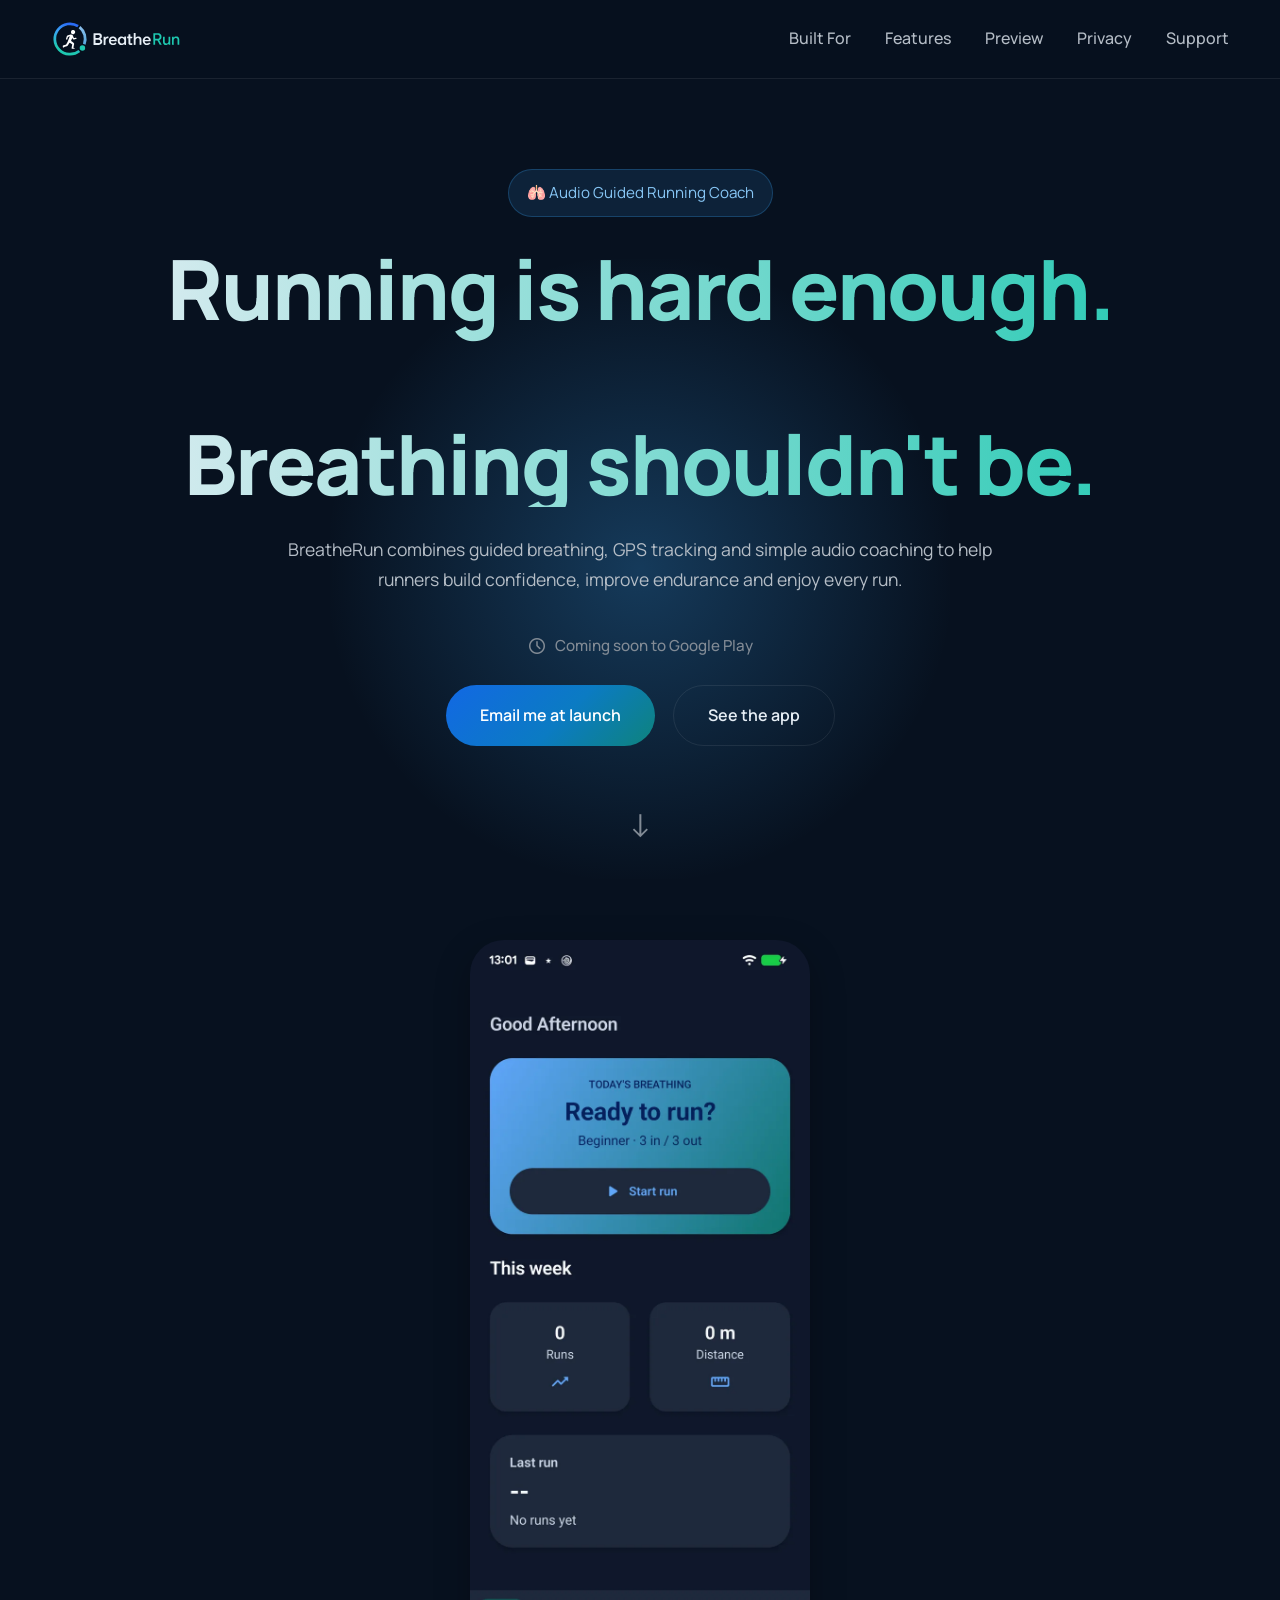
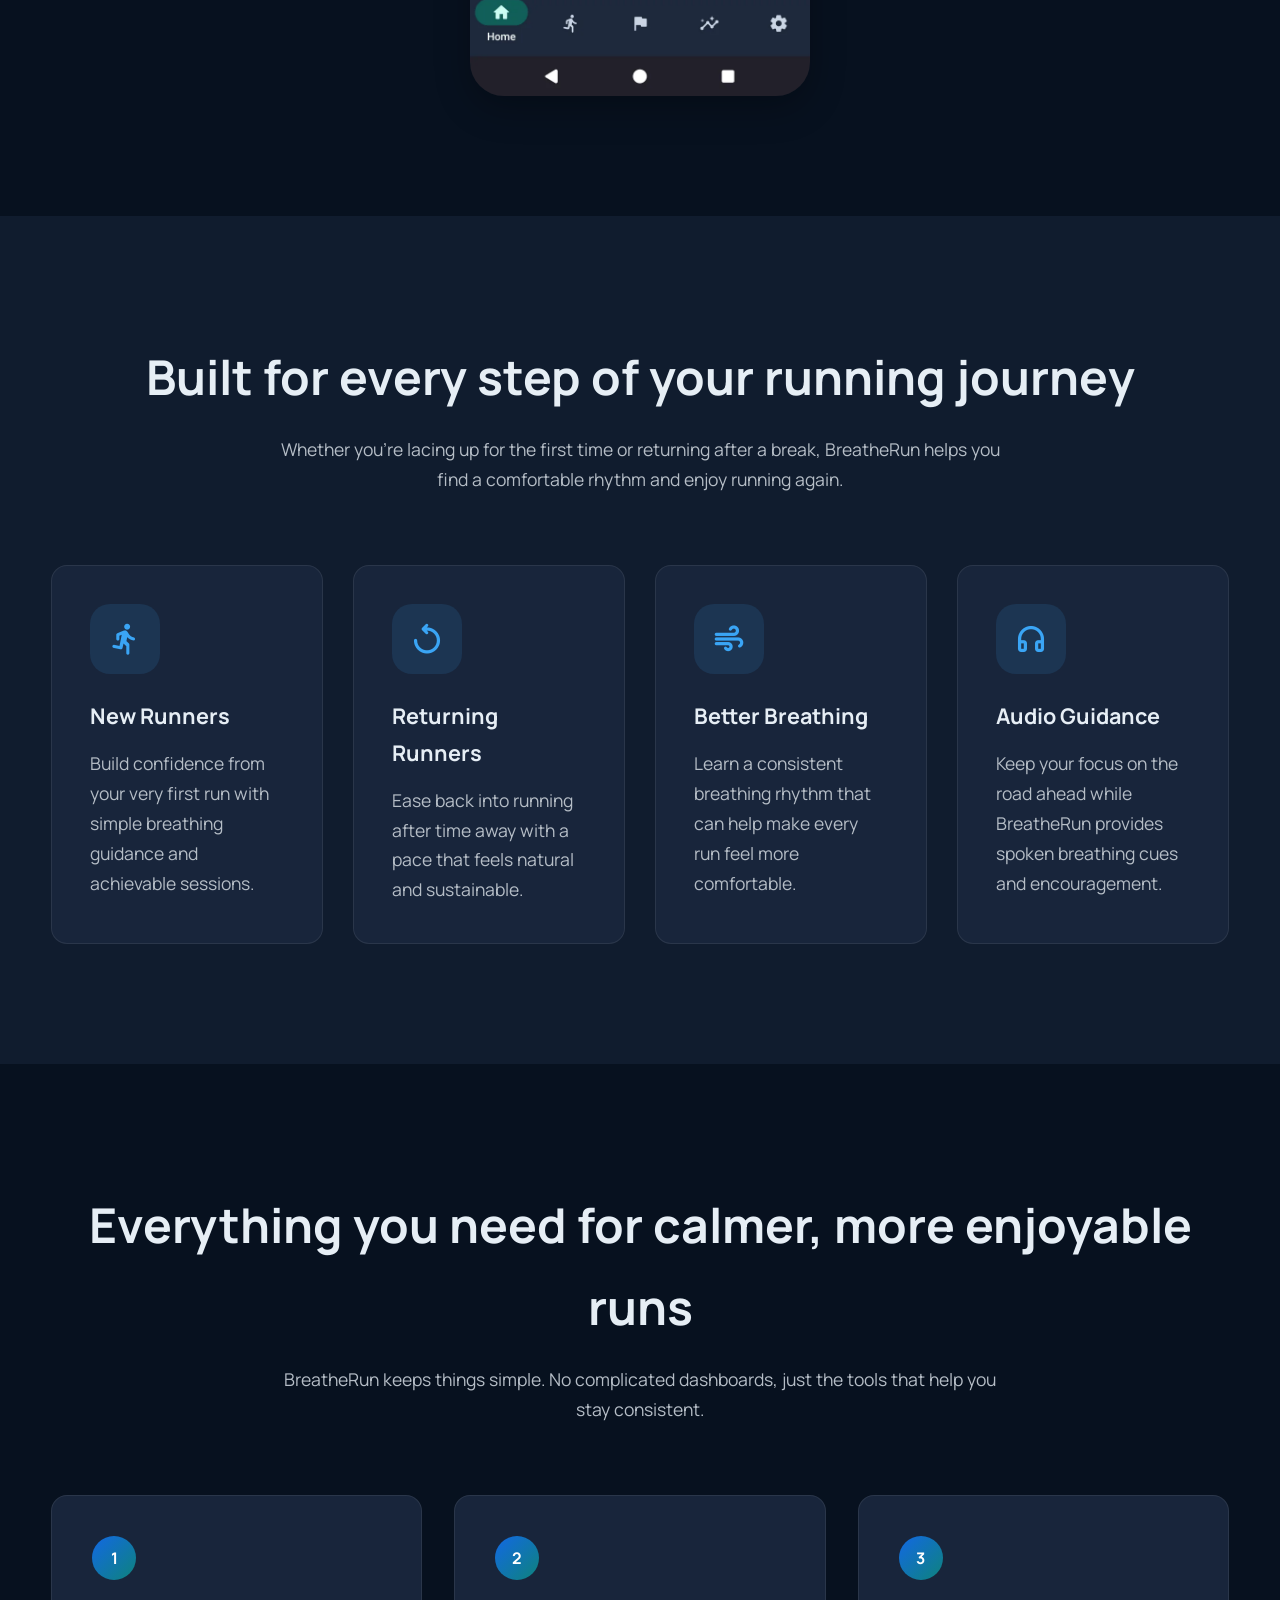
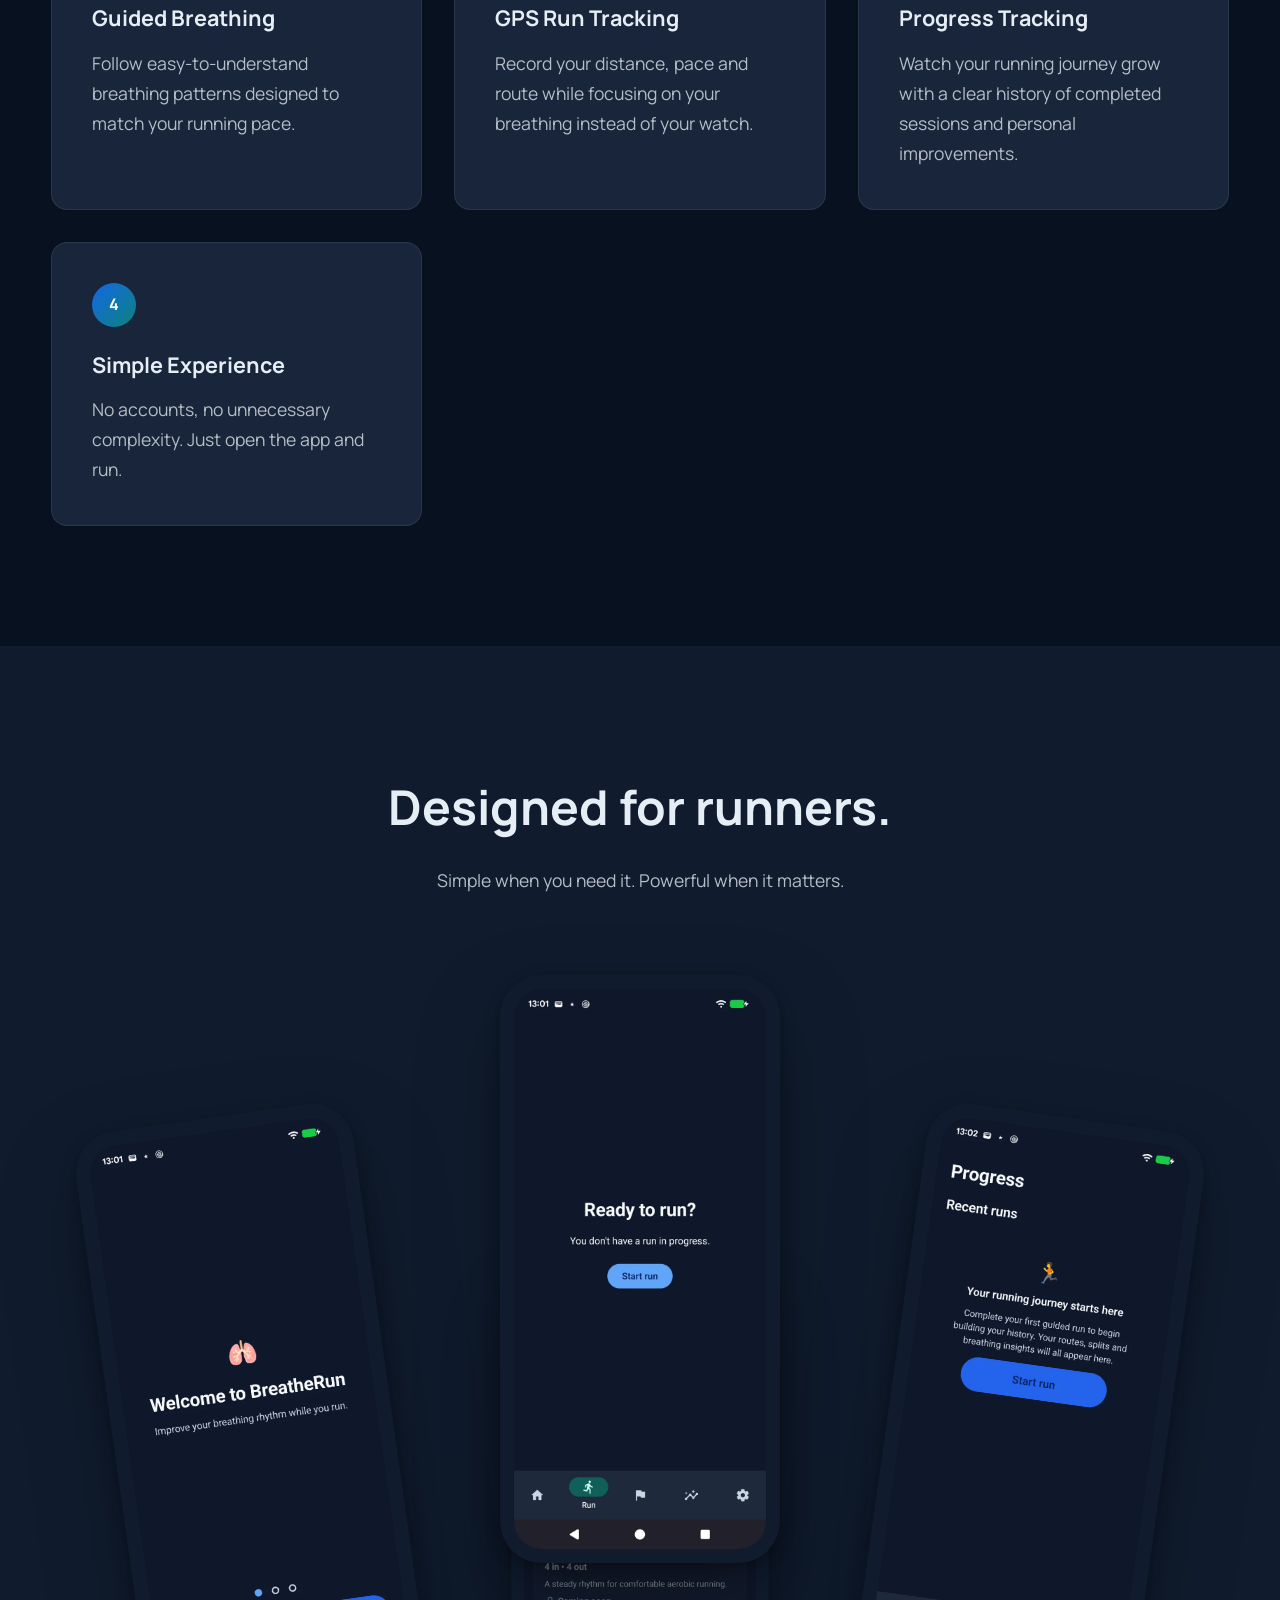
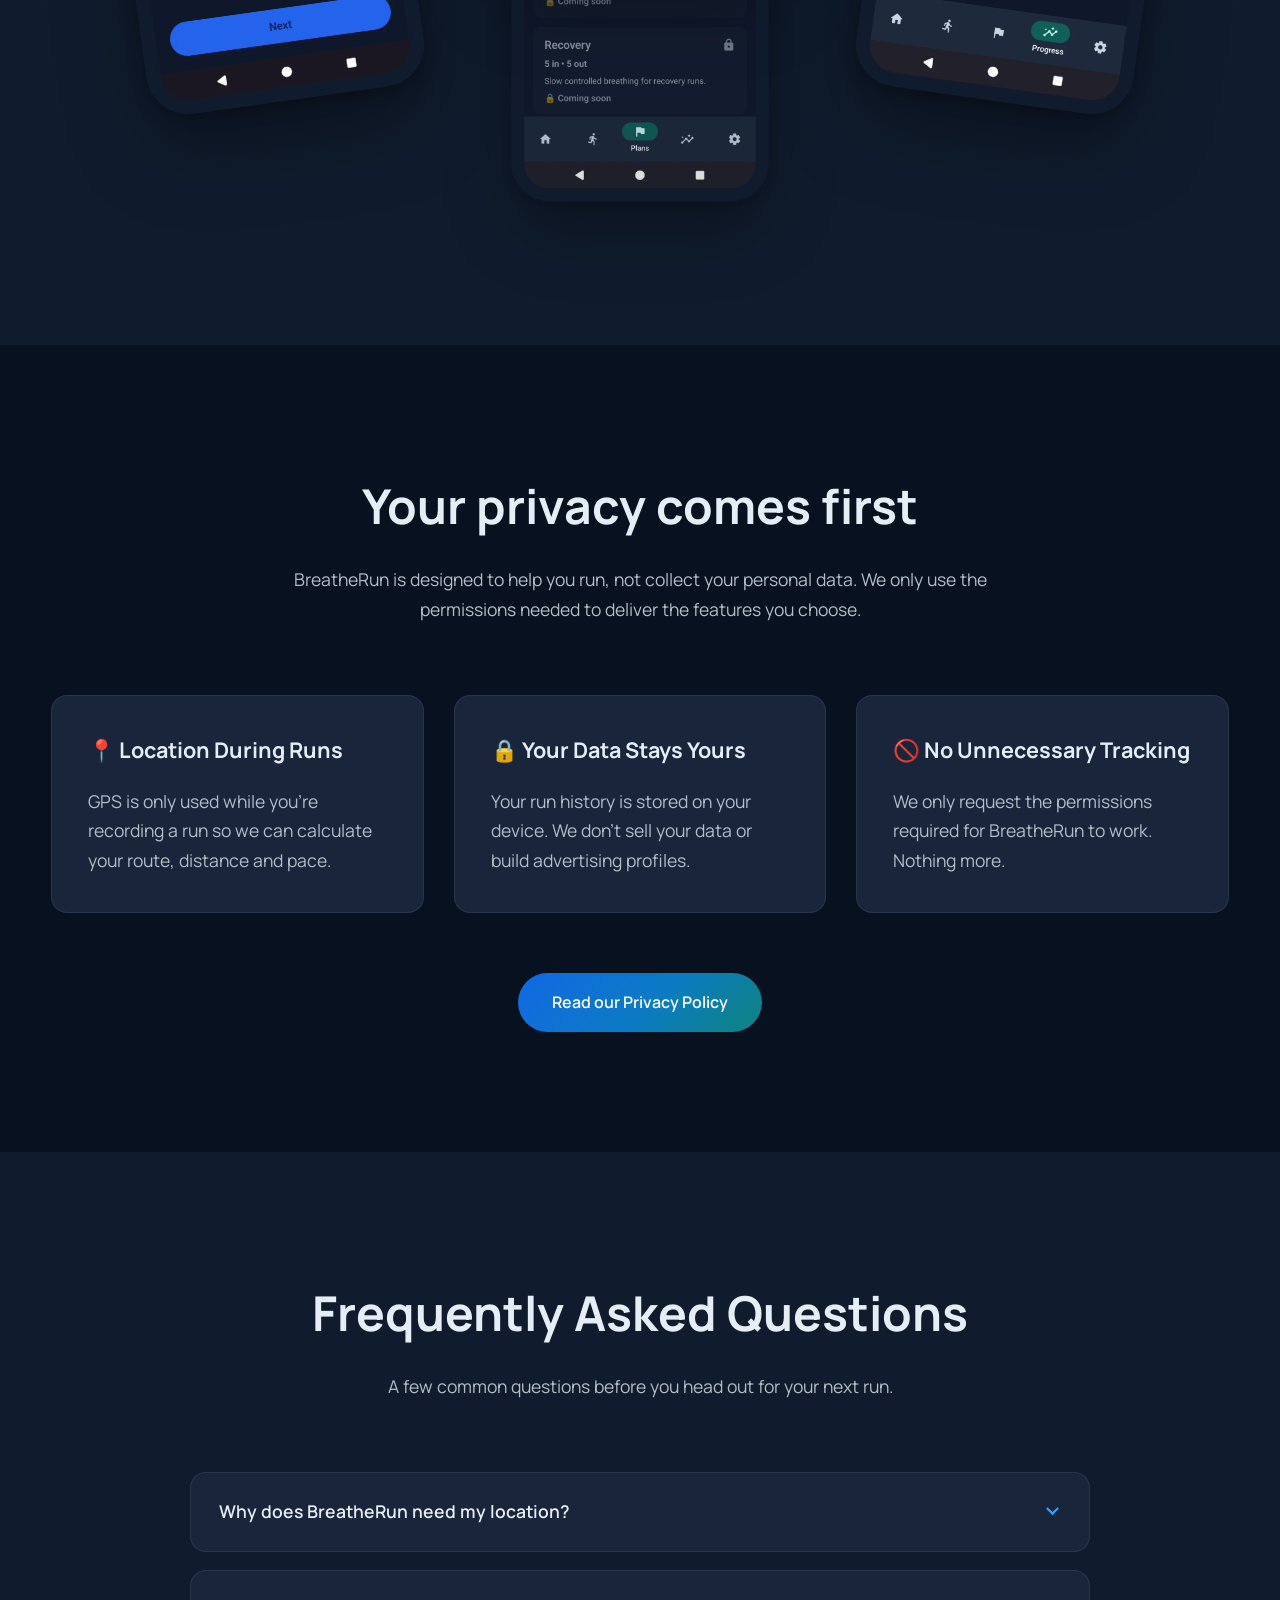
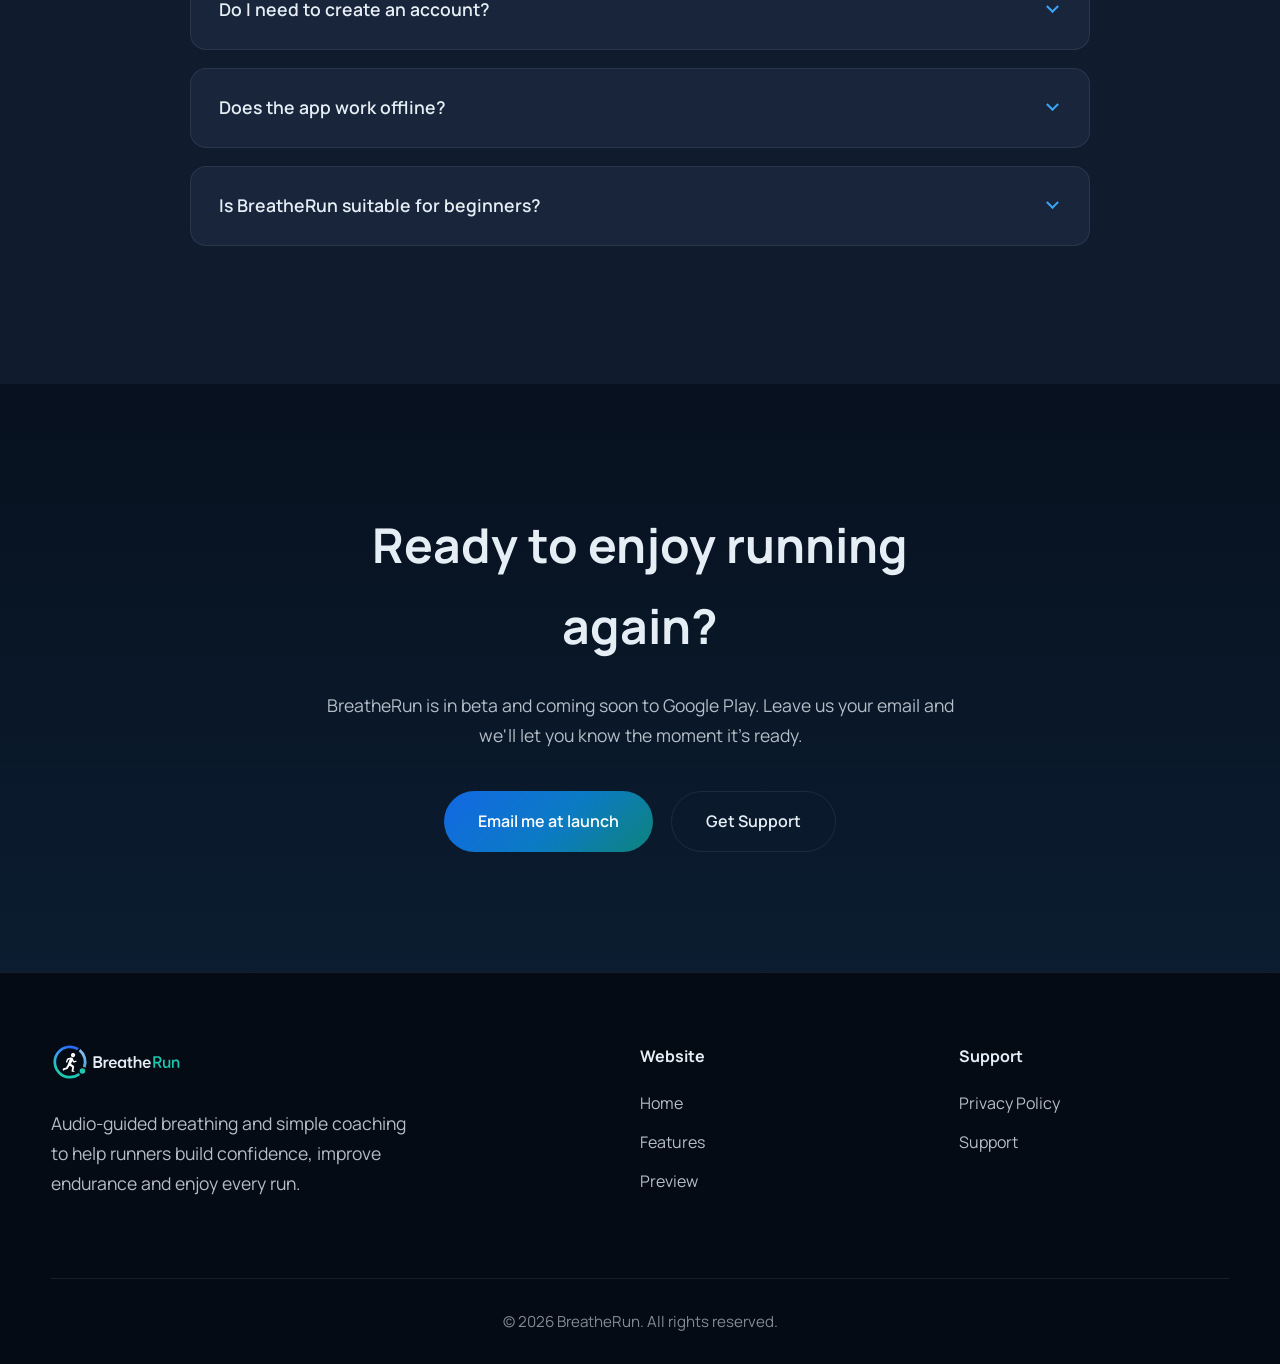
==== index.html @ f859c3a2 "App version updated" ====
<!DOCTYPE html>
<html lang="en" data-theme="ocean">

<head>

    <meta charset="UTF-8">
    <meta name="viewport" content="width=device-width, initial-scale=1">

    <!-- Marks the document as scripted before first paint. Every
         hidden-until-revealed rule in style.css is scoped to .js,
         so with JavaScript off the page renders in full. -->

    <script>document.documentElement.classList.add("js");</script>

    <title>BreatheRun | Audio-Guided Breathing for Better Running</title>

    <meta name="description"
        content="BreatheRun helps runners build confidence through guided breathing, GPS tracking and simple audio coaching.">

    <meta name="keywords"
        content="running app, breathing app, couch to 5k, running coach, breathing exercises">

    <meta name="author" content="BreatheRun">

    <meta name="theme-color" content="#07111F">

    <link rel="canonical" href="https://breatherun.com/">

    <!-- Open Graph -->

    <meta property="og:site_name" content="BreatheRun">

    <meta property="og:title" content="BreatheRun">

    <meta property="og:description"
        content="Audio-guided breathing for better running.">

    <meta property="og:type" content="website">

    <meta property="og:url" content="https://breatherun.com/">

    <meta property="og:image"
        content="https://breatherun.com/images/social-preview.png">

    <meta property="og:image:width" content="1200">

    <meta property="og:image:height" content="630">

    <meta property="og:image:alt"
        content="The BreatheRun breath-ring mark beside the BreatheRun wordmark.">

    <!-- Twitter -->

    <meta name="twitter:card" content="summary_large_image">

    <meta name="twitter:title" content="BreatheRun">

    <meta name="twitter:description"
        content="Audio-guided breathing for better running.">

    <meta name="twitter:image"
        content="https://breatherun.com/images/social-preview.png">

    <!-- Icons -->

    <link rel="icon" href="favicon/favicon.ico" sizes="any">

    <link rel="icon" type="image/svg+xml" href="favicon/favicon.svg">

    <link rel="icon" type="image/png" sizes="32x32"
        href="favicon/favicon-32x32.png">

    <link rel="icon" type="image/png" sizes="16x16"
        href="favicon/favicon-16x16.png">

    <link rel="apple-touch-icon" sizes="180x180"
        href="favicon/apple-touch-icon.png">

    <link rel="manifest" href="site.webmanifest">

    <!-- Fonts -->

    <link rel="preconnect" href="https://fonts.googleapis.com">

    <link rel="preconnect" href="https://fonts.gstatic.com" crossorigin>

    <link rel="stylesheet"
        href="https://fonts.googleapis.com/css2?family=Manrope:wght@400;500;600;700;800&display=swap">

    <link rel="stylesheet"
        href="https://fonts.googleapis.com/css2?family=Material+Symbols+Rounded:opsz,wght,FILL,GRAD@24,500,0,0">

    <link rel="stylesheet" href="themes.css">
    <link rel="stylesheet" href="style.css">

    <!-- Structured data -->

    <script type="application/ld+json">
    {
        "@context": "https://schema.org",
        "@type": "SoftwareApplication",
        "name": "BreatheRun",
        "applicationCategory": "HealthApplication",
        "applicationSubCategory": "Running",
        "operatingSystem": "Android",
        "description": "BreatheRun combines guided breathing, GPS tracking and simple audio coaching to help runners build confidence, improve endurance and enjoy every run.",
        "url": "https://breatherun.com/",
        "image": "https://breatherun.com/images/social-preview.png",
        "softwareVersion": "1.0.2-beta",
        "releaseNotes": "Currently in beta. Coming soon to Google Play.",
        "offers": {
            "@type": "Offer",
            "price": "0",
            "priceCurrency": "GBP",
            "availability": "https://schema.org/PreOrder"
        },
        "publisher": {
            "@type": "Organization",
            "name": "BreatheRun",
            "url": "https://breatherun.com/",
            "logo": "https://breatherun.com/images/brand/logo-horizontal.svg"
        }
    }
    </script>

    <script type="application/ld+json">
    {
        "@context": "https://schema.org",
        "@type": "FAQPage",
        "mainEntity": [
            {
                "@type": "Question",
                "name": "Why does BreatheRun need my location?",
                "acceptedAnswer": {
                    "@type": "Answer",
                    "text": "Location is used only while recording a run so the app can measure your route, distance and pace."
                }
            },
            {
                "@type": "Question",
                "name": "Do I need to create an account?",
                "acceptedAnswer": {
                    "@type": "Answer",
                    "text": "No. BreatheRun is designed to work without requiring you to sign up before you can start running."
                }
            },
            {
                "@type": "Question",
                "name": "Does the app work offline?",
                "acceptedAnswer": {
                    "@type": "Answer",
                    "text": "Most running features work without an internet connection. GPS tracking continues while you're out on your run."
                }
            },
            {
                "@type": "Question",
                "name": "Is BreatheRun suitable for beginners?",
                "acceptedAnswer": {
                    "@type": "Answer",
                    "text": "Absolutely. BreatheRun has been designed specifically to help new and returning runners build confidence through guided breathing and simple coaching."
                }
            }
        ]
    }
    </script>

</head>

<body>

<a href="#main" class="skip-link">Skip to content</a>

<header>

<div class="container">

<nav>

<a href="index.html" class="logo">

<img src="images/brand/logo-horizontal.svg"
     width="133" height="38"
     alt="BreatheRun">

</a>

<button class="nav-toggle"
        type="button"
        aria-expanded="false"
        aria-controls="primary-nav"
        aria-label="Menu">

<span class="material-symbols-rounded" aria-hidden="true">menu</span>

</button>

<ul id="primary-nav">

<li><a href="#built-for">Built For</a></li>

<li><a href="#features">Features</a></li>

<li><a href="#preview">Preview</a></li>

<li><a href="privacy.html">Privacy</a></li>

<li><a href="support.html">Support</a></li>

</ul>

</nav>

</div>

</header>

<main id="main" tabindex="-1">

<!-- ==========================================================
     HERO
=========================================================== -->

<section class="hero reveal">

<div class="container">

<div class="badge">

🫁 Audio Guided Running Coach

</div>

<h1>

Running is hard enough.<br>
<br>
Breathing shouldn't be.

</h1>

<p>

BreatheRun combines guided breathing, GPS tracking and
simple audio coaching to help runners build confidence,
improve endurance and enjoy every run.

</p>

<p class="availability">

<span class="material-symbols-rounded" aria-hidden="true">schedule</span>
Coming soon to Google Play

</p>

<div class="buttons">

<a href="mailto:support@breatherun.com?subject=Notify%20me%20when%20BreatheRun%20launches"
   class="btn btn-primary">

Email me at launch

</a>

<a href="#preview" class="btn btn-secondary">

See the app

</a>

</div>

<div class="scroll-down" aria-hidden="true">

↓

</div>

<div class="hero-phone">

<picture>

<source srcset="images/home.webp" type="image/webp">

<img src="images/home.png"
     width="720" height="1600"
     fetchpriority="high"
     decoding="async"
     alt="The BreatheRun home screen, showing today's breathing session and this week's running totals.">

</picture>

</div>

</div>

</section>

<!-- ==========================================================
     BUILT FOR
=========================================================== -->

<section id="built-for" class="built-for reveal">

    <div class="container">

        <h2 class="section-title">
            Built for every step of your running journey
        </h2>

        <p class="section-subtitle">
            Whether you're lacing up for the first time or returning after a break,
            BreatheRun helps you find a comfortable rhythm and enjoy running again.
        </p>

        <div class="built-grid">

            <article class="built-card fade-up">

                <div class="built-icon">
                    <span class="material-symbols-rounded" aria-hidden="true">
                    directions_run
                    </span>
                </div>

                <h3>New Runners</h3>

                <p>
                    Build confidence from your very first run with simple breathing guidance
                    and achievable sessions.
                </p>

            </article>

            <article class="built-card fade-up delay-1">

                <div class="built-icon">
                    <span class="material-symbols-rounded" aria-hidden="true">
                    replay
                    </span>
                </div>

                <h3>Returning Runners</h3>

                <p>
                    Ease back into running after time away with a pace that feels natural
                    and sustainable.
                </p>

            </article>

            <article class="built-card fade-up delay-2">

                <div class="built-icon">
                    <span class="material-symbols-rounded" aria-hidden="true">
                    air
                    </span>
                </div>

                <h3>Better Breathing</h3>

                <p>
                    Learn a consistent breathing rhythm that can help make every run feel
                    more comfortable.
                </p>

            </article>

            <article class="built-card fade-up delay-3">

                <div class="built-icon">
                    <span class="material-symbols-rounded" aria-hidden="true">
                    headphones
                    </span>
                </div>

                <h3>Audio Guidance</h3>

                <p>
                    Keep your focus on the road ahead while BreatheRun provides spoken
                    breathing cues and encouragement.
                </p>

            </article>

        </div>

    </div>

</section>


<!-- ==========================================================
     FEATURES
=========================================================== -->

<section id="features" class="features reveal">

    <div class="container">

        <h2 class="section-title">
            Everything you need for calmer, more enjoyable runs
        </h2>

        <p class="section-subtitle">
            BreatheRun keeps things simple. No complicated dashboards, just the tools
            that help you stay consistent.
        </p>

        <div class="feature-grid">

            <article class="feature">

                <div class="feature-number" aria-hidden="true">1</div>

                <h3>Guided Breathing</h3>

                <p>
                    Follow easy-to-understand breathing patterns designed to match
                    your running pace.
                </p>

            </article>

            <article class="feature">

                <div class="feature-number" aria-hidden="true">2</div>

                <h3>GPS Run Tracking</h3>

                <p>
                    Record your distance, pace and route while focusing on your
                    breathing instead of your watch.
                </p>

            </article>

            <article class="feature">

                <div class="feature-number" aria-hidden="true">3</div>

                <h3>Progress Tracking</h3>

                <p>
                    Watch your running journey grow with a clear history of completed
                    sessions and personal improvements.
                </p>

            </article>

            <article class="feature">

                <div class="feature-number" aria-hidden="true">4</div>

                <h3>Simple Experience</h3>

                <p>
                    No accounts, no unnecessary complexity. Just open the app and run.
                </p>

            </article>

        </div>

    </div>

</section>


<!-- ==========================================================
     APP PREVIEW
=========================================================== -->

<section class="preview reveal" id="preview">

<div class="container">

<h2 class="section-title">Designed for runners.</h2>

<p class="section-subtitle">

Simple when you need it.
Powerful when it matters.

</p>

<div class="showcase">

<div class="phone phone-main">

<picture>

<source srcset="images/run.webp" type="image/webp">

<img src="images/run.png"
     width="720" height="1600"
     loading="lazy" decoding="async"
     alt="The run screen, ready to start a guided session.">

</picture>

</div>

<div class="phone phone-left">

<picture>

<source srcset="images/welcome.webp" type="image/webp">

<img src="images/welcome.png"
     width="720" height="1600"
     loading="lazy" decoding="async"
     alt="The welcome screen introducing BreatheRun.">

</picture>

</div>

<div class="phone phone-right">

<picture>

<source srcset="images/progress.webp" type="image/webp">

<img src="images/progress.png"
     width="720" height="1600"
     loading="lazy" decoding="async"
     alt="The progress screen, where your recent runs and breathing insights build up over time.">

</picture>

</div>

<div class="phone phone-bottom">

<picture>

<source srcset="images/plans.webp" type="image/webp">

<img src="images/plans.png"
     width="720" height="1600"
     loading="lazy" decoding="async"
     alt="The programmes screen, showing the beginner breathing rhythm.">

</picture>

</div>

</div>

</div>

</section>

<!-- ==========================================================
     PRIVACY FIRST
=========================================================== -->

<section class="privacy reveal">

    <div class="container">

        <h2 class="section-title">
            Your privacy comes first
        </h2>

        <p class="section-subtitle">
            BreatheRun is designed to help you run, not collect your personal data.
            We only use the permissions needed to deliver the features you choose.
        </p>

        <div class="privacy-grid">

            <article class="privacy-card">

                <h3>📍 Location During Runs</h3>

                <p>
                    GPS is only used while you're recording a run so we can calculate
                    your route, distance and pace.
                </p>

            </article>

            <article class="privacy-card">

                <h3>🔒 Your Data Stays Yours</h3>

                <p>
                    Your run history is stored on your device. We don't sell your data
                    or build advertising profiles.
                </p>

            </article>

            <article class="privacy-card">

                <h3>🚫 No Unnecessary Tracking</h3>

                <p>
                    We only request the permissions required for BreatheRun to work.
                    Nothing more.
                </p>

            </article>

        </div>

        <div class="privacy-button">

            <a href="privacy.html" class="btn btn-primary">
                Read our Privacy Policy
            </a>

        </div>

    </div>

</section>


<!-- ==========================================================
     FAQ

     Native <details>/<summary>: keyboard accessible, works with
     JavaScript disabled, and no handler to keep in sync.
=========================================================== -->

<section class="faq reveal">

    <div class="container">

        <h2 class="section-title">
            Frequently Asked Questions
        </h2>

        <p class="section-subtitle">
            A few common questions before you head out for your next run.
        </p>

        <div class="faq-container">

            <details class="faq-item">

                <summary class="faq-question">
                    Why does BreatheRun need my location?
                </summary>

                <div class="faq-answer">
                    Location is used only while recording a run so the app can
                    measure your route, distance and pace.
                </div>

            </details>

            <details class="faq-item">

                <summary class="faq-question">
                    Do I need to create an account?
                </summary>

                <div class="faq-answer">
                    No. BreatheRun is designed to work without requiring you to
                    sign up before you can start running.
                </div>

            </details>

            <details class="faq-item">

                <summary class="faq-question">
                    Does the app work offline?
                </summary>

                <div class="faq-answer">
                    Most running features work without an internet connection.
                    GPS tracking continues while you're out on your run.
                </div>

            </details>

            <details class="faq-item">

                <summary class="faq-question">
                    Is BreatheRun suitable for beginners?
                </summary>

                <div class="faq-answer">
                    Absolutely. BreatheRun has been designed specifically to help
                    new and returning runners build confidence through guided
                    breathing and simple coaching.
                </div>

            </details>

        </div>

    </div>

</section>


<!-- ==========================================================
     CALL TO ACTION
=========================================================== -->

<section class="cta reveal">

    <div class="container">

        <h2>
            Ready to enjoy running again?
        </h2>

        <p>
            BreatheRun is in beta and coming soon to Google Play. Leave us your
            email and we'll let you know the moment it's ready.
        </p>

        <div class="buttons">

            <a href="mailto:support@breatherun.com?subject=Notify%20me%20when%20BreatheRun%20launches"
               class="btn btn-primary">
                Email me at launch
            </a>

            <a href="support.html" class="btn btn-secondary">
                Get Support
            </a>

        </div>

    </div>

</section>

</main>


<!-- ==========================================================
     FOOTER
=========================================================== -->

<footer>

    <div class="container">

        <div class="footer-grid">

            <div class="footer-brand">

                <a href="index.html" class="logo">

                    <img src="images/brand/logo-horizontal.svg"
                         width="133" height="38"
                         alt="BreatheRun">

                </a>

                <p>
                    Audio-guided breathing and simple coaching to help runners
                    build confidence, improve endurance and enjoy every run.
                </p>

            </div>

            <div class="footer-links">

                <h3>Website</h3>

                <ul>

                    <li><a href="index.html">Home</a></li>

                    <li><a href="index.html#features">Features</a></li>

                    <li><a href="index.html#preview">Preview</a></li>

                </ul>

            </div>

            <div class="footer-links">

                <h3>Support</h3>

                <ul>

                    <li><a href="privacy.html">Privacy Policy</a></li>

                    <li><a href="support.html">Support</a></li>

                </ul>

            </div>

        </div>

        <div class="footer-bottom">

            © 2026 BreatheRun. All rights reserved.

        </div>

    </div>

</footer>

<script src="script.js"></script>

</body>

</html>
---- themes.css ----
/* ==========================================================
   BreatheRun theme palettes

   GENERATED FILE — do not edit by hand.
   Source:     brand-guidelines.md, in the brand asset pack
   Regenerate: python3 tools/build-themes.py

   To change the active theme, run:
       ./tools/switch-theme.sh <theme>
   which sets data-theme on each page and swaps the matching
   favicons, logo, social preview and manifest colours.

   18 themes: ocean, azure, midnight, sunrise, forest, graphite, frost, ice, snow, evergreen, holly, gold, copper, maple, chestnut, pumpkin, midnight-orange, witching-hour
   ========================================================== */


/* Default, so the site still renders with no data-theme set. */

:root {

    /* 🌊 Ocean */

    /* Brand ramp (the mark's ring gradient) */

    --ring-start:       #2A6CF6;
    --ring-mid:         #3AA5F5;
    --ring-end:         #1EC8B0;
    --dot:              #1EC8B0;

    /* Roles */

    --primary:          #3AA5F5;
    --primary-dark:     #2A6CF6;
    --primary-soft:     #87C6F5;
    --primary-text:     #3AA5F5;
    --primary-rgb:      58,165,245;
    --accent:           #1EC8B0;

    /* Launcher plate gradient, for decorative brand fills */

    --plate-start:      #1268E4;
    --plate-mid:        #0B7FC9;
    --plate-end:        #12AFA6;

    /* Darker cut of the plate ramp, for fills that carry text */

    --plate-ink-start:  #1268E4;
    --plate-ink-mid:    #0B7BC3;
    --plate-ink-end:    #0E837C;
    --on-plate:         #FFFFFF;

    /* Surfaces */

    --bg:               #07111F;
    --bg-rgb:           7,17,31;
    --bg-alt:           #101C2E;
    --surface:          #18253B;
    --surface-hover:    #23334E;
    --surface-deep:     #050B14;

    /* Type */

    --text:             #E6EEF5;
    --text-secondary:   #B5BDC6;
    --text-muted:       #828B95;

}


[data-theme="ocean"] {

    /* 🌊 Ocean */

    /* Brand ramp (the mark's ring gradient) */

    --ring-start:       #2A6CF6;
    --ring-mid:         #3AA5F5;
    --ring-end:         #1EC8B0;
    --dot:              #1EC8B0;

    /* Roles */

    --primary:          #3AA5F5;
    --primary-dark:     #2A6CF6;
    --primary-soft:     #87C6F5;
    --primary-text:     #3AA5F5;
    --primary-rgb:      58,165,245;
    --accent:           #1EC8B0;

    /* Launcher plate gradient, for decorative brand fills */

    --plate-start:      #1268E4;
    --plate-mid:        #0B7FC9;
    --plate-end:        #12AFA6;

    /* Darker cut of the plate ramp, for fills that carry text */

    --plate-ink-start:  #1268E4;
    --plate-ink-mid:    #0B7BC3;
    --plate-ink-end:    #0E837C;
    --on-plate:         #FFFFFF;

    /* Surfaces */

    --bg:               #07111F;
    --bg-rgb:           7,17,31;
    --bg-alt:           #101C2E;
    --surface:          #18253B;
    --surface-hover:    #23334E;
    --surface-deep:     #050B14;

    /* Type */

    --text:             #E6EEF5;
    --text-secondary:   #B5BDC6;
    --text-muted:       #828B95;

}


[data-theme="azure"] {

    /* 🔵 Azure */

    /* Brand ramp (the mark's ring gradient) */

    --ring-start:       #1E4FD8;
    --ring-mid:         #2F8FF5;
    --ring-end:         #5FC8FF;
    --dot:              #5FC8FF;

    /* Roles */

    --primary:          #2F8FF5;
    --primary-dark:     #1E4FD8;
    --primary-soft:     #7DB8F8;
    --primary-text:     #2F8FF5;
    --primary-rgb:      47,143,245;
    --accent:           #5FC8FF;

    /* Launcher plate gradient, for decorative brand fills */

    --plate-start:      #0B3FA8;
    --plate-mid:        #1568D6;
    --plate-end:        #2E9BEA;

    /* Darker cut of the plate ramp, for fills that carry text */

    --plate-ink-start:  #0B3FA8;
    --plate-ink-mid:    #1568D6;
    --plate-ink-end:    #247AB9;
    --on-plate:         #FFFFFF;

    /* Surfaces */

    --bg:               #04101F;
    --bg-rgb:           4,16,31;
    --bg-alt:           #0C1A2D;
    --surface:          #142239;
    --surface-hover:    #1F2F4C;
    --surface-deep:     #030A14;

    /* Type */

    --text:             #DCEBFB;
    --text-secondary:   #ACBBCB;
    --text-muted:       #7B8898;

}


[data-theme="midnight"] {

    /* 🌙 Midnight */

    /* Brand ramp (the mark's ring gradient) */

    --ring-start:       #4B4DED;
    --ring-mid:         #7A6CF0;
    --ring-end:         #A78BFA;
    --dot:              #A78BFA;

    /* Roles */

    --primary:          #7A6CF0;
    --primary-dark:     #4B4DED;
    --primary-soft:     #AAA1F7;
    --primary-text:     #7A6CF0;
    --primary-rgb:      122,108,240;
    --accent:           #A78BFA;

    /* Launcher plate gradient, for decorative brand fills */

    --plate-start:      #1B1B3A;
    --plate-mid:        #2B2464;
    --plate-end:        #4438A8;

    /* Darker cut of the plate ramp, for fills that carry text */

    --plate-ink-start:  #1B1B3A;
    --plate-ink-mid:    #2B2464;
    --plate-ink-end:    #4438A8;
    --on-plate:         #FFFFFF;

    /* Surfaces */

    --bg:               #0A0A1A;
    --bg-rgb:           10,10,26;
    --bg-alt:           #141429;
    --surface:          #1C1C37;
    --surface-hover:    #29294A;
    --surface-deep:     #060611;

    /* Type */

    --text:             #E4E1FF;
    --text-secondary:   #B4B2CD;
    --text-muted:       #828098;

}


[data-theme="sunrise"] {

    /* 🌅 Sunrise */

    /* Brand ramp (the mark's ring gradient) */

    --ring-start:       #FF9E2C;
    --ring-mid:         #FF7A45;
    --ring-end:         #FF5F6D;
    --dot:              #FF5F6D;

    /* Roles */

    --primary:          #FF7A45;
    --primary-dark:     #FF9E2C;
    --primary-soft:     #FFAC86;
    --primary-text:     #FF7A45;
    --primary-rgb:      255,122,69;
    --accent:           #FF5F6D;

    /* Launcher plate gradient, for decorative brand fills */

    --plate-start:      #C2410C;
    --plate-mid:        #EA6A1E;
    --plate-end:        #F59E0B;

    /* Darker cut of the plate ramp, for fills that carry text */

    --plate-ink-start:  #C2410C;
    --plate-ink-mid:    #C05719;
    --plate-ink-end:    #A46A07;
    --on-plate:         #FFFFFF;

    /* Surfaces */

    --bg:               #1A0E07;
    --bg-rgb:           26,14,7;
    --bg-alt:           #2A1B0F;
    --surface:          #382617;
    --surface-hover:    #4C3622;
    --surface-deep:     #110905;

    /* Type */

    --text:             #FFEAD5;
    --text-secondary:   #CDBAA8;
    --text-muted:       #988778;

}


[data-theme="forest"] {

    /* 🌲 Forest */

    /* Brand ramp (the mark's ring gradient) */

    --ring-start:       #1E9E5A;
    --ring-mid:         #2FBF71;
    --ring-end:         #86D97F;
    --dot:              #86D97F;

    /* Roles */

    --primary:          #2FBF71;
    --primary-dark:     #1E9E5A;
    --primary-soft:     #7DD6A5;
    --primary-text:     #2FBF71;
    --primary-rgb:      47,191,113;
    --accent:           #86D97F;

    /* Launcher plate gradient, for decorative brand fills */

    --plate-start:      #0B3D2E;
    --plate-mid:        #14664A;
    --plate-end:        #2FA36B;

    /* Darker cut of the plate ramp, for fills that carry text */

    --plate-ink-start:  #0B3D2E;
    --plate-ink-mid:    #14664A;
    --plate-ink-end:    #278658;
    --on-plate:         #FFFFFF;

    /* Surfaces */

    --bg:               #06140F;
    --bg-rgb:           6,20,15;
    --bg-alt:           #0E2119;
    --surface:          #162B22;
    --surface-hover:    #203C2F;
    --surface-deep:     #040D0A;

    /* Type */

    --text:             #DDF3E5;
    --text-secondary:   #AEC2B6;
    --text-muted:       #7C8F85;

}


[data-theme="graphite"] {

    /* ⚫ Graphite */

    /* Brand ramp (the mark's ring gradient) */

    --ring-start:       #6B7280;
    --ring-mid:         #9CA3AF;
    --ring-end:         #D1D5DB;
    --dot:              #E5E7EB;

    /* Roles */

    --primary:          #9CA3AF;
    --primary-dark:     #6B7280;
    --primary-soft:     #BDC2CA;
    --primary-text:     #9CA3AF;
    --primary-rgb:      156,163,175;
    --accent:           #D1D5DB;

    /* Launcher plate gradient, for decorative brand fills */

    --plate-start:      #111827;
    --plate-mid:        #1F2937;
    --plate-end:        #374151;

    /* Darker cut of the plate ramp, for fills that carry text */

    --plate-ink-start:  #111827;
    --plate-ink-mid:    #1F2937;
    --plate-ink-end:    #374151;
    --on-plate:         #FFFFFF;

    /* Surfaces */

    --bg:               #0B0F14;
    --bg-rgb:           11,15,20;
    --bg-alt:           #161A1F;
    --surface:          #1F2329;
    --surface-hover:    #2E3238;
    --surface-deep:     #070A0D;

    /* Type */

    --text:             #E5E7EB;
    --text-secondary:   #B5B7BC;
    --text-muted:       #83868A;

}


[data-theme="frost"] {

    /* ❄️ Frost */

    /* Brand ramp (the mark's ring gradient) */

    --ring-start:       #38BDF8;
    --ring-mid:         #7DD3FC;
    --ring-end:         #E0F2FE;
    --dot:              #E0F2FE;

    /* Roles */

    --primary:          #7DD3FC;
    --primary-dark:     #38BDF8;
    --primary-soft:     #AAE1FD;
    --primary-text:     #7DD3FC;
    --primary-rgb:      125,211,252;
    --accent:           #E0F2FE;

    /* Launcher plate gradient, for decorative brand fills */

    --plate-start:      #0C4A6E;
    --plate-mid:        #0E7490;
    --plate-end:        #38BDF8;

    /* Darker cut of the plate ramp, for fills that carry text */

    --plate-ink-start:  #0C4A6E;
    --plate-ink-mid:    #0E7490;
    --plate-ink-end:    #257DA4;
    --on-plate:         #FFFFFF;

    /* Surfaces */

    --bg:               #061722;
    --bg-rgb:           6,23,34;
    --bg-alt:           #0F2531;
    --surface:          #17303E;
    --surface-hover:    #234152;
    --surface-deep:     #040F16;

    /* Type */

    --text:             #E0F2FE;
    --text-secondary:   #B0C2CE;
    --text-muted:       #7E8F9B;

}


[data-theme="ice"] {

    /* 🧊 Ice */

    /* Brand ramp (the mark's ring gradient) */

    --ring-start:       #22D3EE;
    --ring-mid:         #67E8F9;
    --ring-end:         #CFFAFE;
    --dot:              #67E8F9;

    /* Roles */

    --primary:          #67E8F9;
    --primary-dark:     #22D3EE;
    --primary-soft:     #96F0FB;
    --primary-text:     #67E8F9;
    --primary-rgb:      103,232,249;
    --accent:           #CFFAFE;

    /* Launcher plate gradient, for decorative brand fills */

    --plate-start:      #ECFEFF;
    --plate-mid:        #CFFAFE;
    --plate-end:        #A5F3FC;

    /* Darker cut of the plate ramp, for fills that carry text */

    --plate-ink-start:  #ECFEFF;
    --plate-ink-mid:    #CFFAFE;
    --plate-ink-end:    #A5F3FC;
    --on-plate:         #06323D;

    /* Surfaces */

    --bg:               #062028;
    --bg-rgb:           6,32,40;
    --bg-alt:           #0E2E36;
    --surface:          #153A43;
    --surface-hover:    #1F4C55;
    --surface-deep:     #04151A;

    /* Type */

    --text:             #CFFAFE;
    --text-secondary:   #A3CACF;
    --text-muted:       #75989E;

}


[data-theme="snow"] {

    /* ⛄ Snow */

    /* Brand ramp (the mark's ring gradient) */

    --ring-start:       #94A3B8;
    --ring-mid:         #CBD5E1;
    --ring-end:         #F8FAFC;
    --dot:              #F8FAFC;

    /* Roles */

    --primary:          #CBD5E1;
    --primary-dark:     #94A3B8;
    --primary-soft:     #DCE3EC;
    --primary-text:     #CBD5E1;
    --primary-rgb:      203,213,225;
    --accent:           #F8FAFC;

    /* Launcher plate gradient, for decorative brand fills */

    --plate-start:      #FFFFFF;
    --plate-mid:        #F1F5F9;
    --plate-end:        #DCE7F0;

    /* Darker cut of the plate ramp, for fills that carry text */

    --plate-ink-start:  #FFFFFF;
    --plate-ink-mid:    #F1F5F9;
    --plate-ink-end:    #DCE7F0;
    --on-plate:         #0F172A;

    /* Surfaces */

    --bg:               #0B1220;
    --bg-rgb:           11,18,32;
    --bg-alt:           #181F2D;
    --surface:          #232A38;
    --surface-hover:    #333B48;
    --surface-deep:     #070C15;

    /* Type */

    --text:             #F1F5F9;
    --text-secondary:   #BEC3C9;
    --text-muted:       #8A8F97;

}


[data-theme="evergreen"] {

    /* 🎄 Evergreen */

    /* Brand ramp (the mark's ring gradient) */

    --ring-start:       #14532D;
    --ring-mid:         #16A34A;
    --ring-end:         #4ADE80;
    --dot:              #FACC15;

    /* Roles */

    --primary:          #16A34A;
    --primary-dark:     #14532D;
    --primary-soft:     #6FCB91;
    --primary-text:     #16A34A;
    --primary-rgb:      22,163,74;
    --accent:           #4ADE80;

    /* Launcher plate gradient, for decorative brand fills */

    --plate-start:      #052E16;
    --plate-mid:        #14532D;
    --plate-end:        #166534;

    /* Darker cut of the plate ramp, for fills that carry text */

    --plate-ink-start:  #052E16;
    --plate-ink-mid:    #14532D;
    --plate-ink-end:    #166534;
    --on-plate:         #FFFFFF;

    /* Surfaces */

    --bg:               #04170B;
    --bg-rgb:           4,23,11;
    --bg-alt:           #0C2114;
    --surface:          #132A1C;
    --surface-hover:    #1E3727;
    --surface-deep:     #030F07;

    /* Type */

    --text:             #DCFCE7;
    --text-secondary:   #ACCAB7;
    --text-muted:       #7B9584;

}


[data-theme="holly"] {

    /* 🎅 Holly */

    /* Brand ramp (the mark's ring gradient) */

    --ring-start:       #B91C1C;
    --ring-mid:         #DC2626;
    --ring-end:         #F87171;
    --dot:              #16A34A;

    /* Roles */

    --primary:          #DC2626;
    --primary-dark:     #B91C1C;
    --primary-soft:     #EB7B7B;
    --primary-text:     #E03B3B;
    --primary-rgb:      220,38,38;
    --accent:           #F87171;

    /* Launcher plate gradient, for decorative brand fills */

    --plate-start:      #7F1D1D;
    --plate-mid:        #B91C1C;
    --plate-end:        #166534;

    /* Darker cut of the plate ramp, for fills that carry text */

    --plate-ink-start:  #7F1D1D;
    --plate-ink-mid:    #B91C1C;
    --plate-ink-end:    #166534;
    --on-plate:         #FFFFFF;

    /* Surfaces */

    --bg:               #1A0707;
    --bg-rgb:           26,7,7;
    --bg-alt:           #280F0F;
    --surface:          #331717;
    --surface-hover:    #452121;
    --surface-deep:     #110505;

    /* Type */

    --text:             #FEE2E2;
    --text-secondary:   #CCB2B2;
    --text-muted:       #977F7F;

}


[data-theme="gold"] {

    /* ✨ Gold */

    /* Brand ramp (the mark's ring gradient) */

    --ring-start:       #B45309;
    --ring-mid:         #D4A017;
    --ring-end:         #FDE68A;
    --dot:              #FDE68A;

    /* Roles */

    --primary:          #D4A017;
    --primary-dark:     #B45309;
    --primary-soft:     #E6C04B;
    --primary-text:     #D4A017;
    --primary-rgb:      212,160,23;
    --accent:           #FDE68A;

    /* Launcher plate gradient, for decorative brand fills */

    --plate-start:      #F5D77E;
    --plate-mid:        #E0B437;
    --plate-end:        #B8860B;

    /* Darker cut of the plate ramp, for fills that carry text */

    --plate-ink-start:  #F5D77E;
    --plate-ink-mid:    #E0B437;
    --plate-ink-end:    #B8860B;
    --on-plate:         #2B1C02;

    /* Surfaces */

    --bg:               #14100A;
    --bg-rgb:           20,16,10;
    --bg-alt:           #221A0E;
    --surface:          #2D2212;
    --surface-hover:    #3F2F18;
    --surface-deep:     #0D0A06;

    /* Type */

    --text:             #FDE68A;
    --text-secondary:   #CAB76E;
    --text-muted:       #948650;

}


[data-theme="copper"] {

    /* 🥉 Copper */

    /* Brand ramp (the mark's ring gradient) */

    --ring-start:       #9A3412;
    --ring-mid:         #C2410C;
    --ring-end:         #FB923C;
    --dot:              #FB923C;

    /* Roles */

    --primary:          #C2410C;
    --primary-dark:     #9A3412;
    --primary-soft:     #DD8E66;
    --primary-text:     #CA5726;
    --primary-rgb:      194,65,12;
    --accent:           #FB923C;

    /* Launcher plate gradient, for decorative brand fills */

    --plate-start:      #5C2408;
    --plate-mid:        #9A3412;
    --plate-end:        #C2632B;

    /* Darker cut of the plate ramp, for fills that carry text */

    --plate-ink-start:  #5C2408;
    --plate-ink-mid:    #9A3412;
    --plate-ink-end:    #B65D28;
    --on-plate:         #FFFFFF;

    /* Surfaces */

    --bg:               #170A04;
    --bg-rgb:           23,10,4;
    --bg-alt:           #24130C;
    --surface:          #2F1B13;
    --surface-hover:    #3F271D;
    --surface-deep:     #0F0603;

    /* Type */

    --text:             #FFEDD5;
    --text-secondary:   #CCBBA7;
    --text-muted:       #978777;

}


[data-theme="maple"] {

    /* 🍁 Maple */

    /* Brand ramp (the mark's ring gradient) */

    --ring-start:       #B91C1C;
    --ring-mid:         #EA580C;
    --ring-end:         #F59E0B;
    --dot:              #F59E0B;

    /* Roles */

    --primary:          #EA580C;
    --primary-dark:     #B91C1C;
    --primary-soft:     #F39E60;
    --primary-text:     #EA580C;
    --primary-rgb:      234,88,12;
    --accent:           #F59E0B;

    /* Launcher plate gradient, for decorative brand fills */

    --plate-start:      #7C2D12;
    --plate-mid:        #B91C1C;
    --plate-end:        #EA580C;

    /* Darker cut of the plate ramp, for fills that carry text */

    --plate-ink-start:  #7C2D12;
    --plate-ink-mid:    #B91C1C;
    --plate-ink-end:    #CC4D0A;
    --on-plate:         #FFFFFF;

    /* Surfaces */

    --bg:               #1A0A06;
    --bg-rgb:           26,10,6;
    --bg-alt:           #28130E;
    --surface:          #331A14;
    --surface-hover:    #45261E;
    --surface-deep:     #110604;

    /* Type */

    --text:             #FEF3C7;
    --text-secondary:   #CCC09D;
    --text-muted:       #978A70;

}


[data-theme="chestnut"] {

    /* 🌰 Chestnut */

    /* Brand ramp (the mark's ring gradient) */

    --ring-start:       #5B3A1E;
    --ring-mid:         #8B5E3C;
    --ring-end:         #C79A6B;
    --dot:              #C79A6B;

    /* Roles */

    --primary:          #8B5E3C;
    --primary-dark:     #5B3A1E;
    --primary-soft:     #B89980;
    --primary-text:     #9A7252;
    --primary-rgb:      139,94,60;
    --accent:           #C79A6B;

    /* Launcher plate gradient, for decorative brand fills */

    --plate-start:      #2E1B0F;
    --plate-mid:        #4A2C18;
    --plate-end:        #6B4226;

    /* Darker cut of the plate ramp, for fills that carry text */

    --plate-ink-start:  #2E1B0F;
    --plate-ink-mid:    #4A2C18;
    --plate-ink-end:    #6B4226;
    --on-plate:         #FFFFFF;

    /* Surfaces */

    --bg:               #150C06;
    --bg-rgb:           21,12,6;
    --bg-alt:           #1F150E;
    --surface:          #281D15;
    --surface-hover:    #35291F;
    --surface-deep:     #0E0804;

    /* Type */

    --text:             #F0E2D2;
    --text-secondary:   #C0B3A5;
    --text-muted:       #8D8276;

}


[data-theme="pumpkin"] {

    /* 🎃 Pumpkin */

    /* Brand ramp (the mark's ring gradient) */

    --ring-start:       #EA580C;
    --ring-mid:         #F97316;
    --ring-end:         #FB923C;
    --dot:              #FB923C;

    /* Roles */

    --primary:          #F97316;
    --primary-dark:     #EA580C;
    --primary-soft:     #FCAA6C;
    --primary-text:     #F97316;
    --primary-rgb:      249,115,22;
    --accent:           #FB923C;

    /* Launcher plate gradient, for decorative brand fills */

    --plate-start:      #1C1917;
    --plate-mid:        #431407;
    --plate-end:        #EA580C;

    /* Darker cut of the plate ramp, for fills that carry text */

    --plate-ink-start:  #1C1917;
    --plate-ink-mid:    #431407;
    --plate-ink-end:    #CC4D0A;
    --on-plate:         #FFFFFF;

    /* Surfaces */

    --bg:               #0B0907;
    --bg-rgb:           11,9,7;
    --bg-alt:           #1B140E;
    --surface:          #291D15;
    --surface-hover:    #3E2B1E;
    --surface-deep:     #070605;

    /* Type */

    --text:             #FFEDD5;
    --text-secondary:   #C9BBA8;
    --text-muted:       #918678;

}


[data-theme="midnight-orange"] {

    /* 🌌 Midnight Orange */

    /* Brand ramp (the mark's ring gradient) */

    --ring-start:       #7C3AED;
    --ring-mid:         #A855F7;
    --ring-end:         #F97316;
    --dot:              #F97316;

    /* Roles */

    --primary:          #A855F7;
    --primary-dark:     #7C3AED;
    --primary-soft:     #CA97FB;
    --primary-text:     #A855F7;
    --primary-rgb:      168,85,247;
    --accent:           #F97316;

    /* Launcher plate gradient, for decorative brand fills */

    --plate-start:      #140A1F;
    --plate-mid:        #2E1065;
    --plate-end:        #4C1D95;

    /* Darker cut of the plate ramp, for fills that carry text */

    --plate-ink-start:  #140A1F;
    --plate-ink-mid:    #2E1065;
    --plate-ink-end:    #4C1D95;
    --on-plate:         #FFFFFF;

    /* Surfaces */

    --bg:               #0A0612;
    --bg-rgb:           10,6,18;
    --bg-alt:           #161022;
    --surface:          #211830;
    --surface-hover:    #302544;
    --surface-deep:     #06040C;

    /* Type */

    --text:             #F3E8FF;
    --text-secondary:   #C0B6CB;
    --text-muted:       #8A8294;

}


[data-theme="witching-hour"] {

    /* 🧙 Witching Hour */

    /* Brand ramp (the mark's ring gradient) */

    --ring-start:       #4C1D95;
    --ring-mid:         #7E22CE;
    --ring-end:         #A3E635;
    --dot:              #A3E635;

    /* Roles */

    --primary:          #7E22CE;
    --primary-dark:     #4C1D95;
    --primary-soft:     #B288CD;
    --primary-text:     #9A58CD;
    --primary-rgb:      126,34,206;
    --accent:           #A3E635;

    /* Launcher plate gradient, for decorative brand fills */

    --plate-start:      #0F0A19;
    --plate-mid:        #3B0764;
    --plate-end:        #1A2E05;

    /* Darker cut of the plate ramp, for fills that carry text */

    --plate-ink-start:  #0F0A19;
    --plate-ink-mid:    #3B0764;
    --plate-ink-end:    #1A2E05;
    --on-plate:         #FFFFFF;

    /* Surfaces */

    --bg:               #07040D;
    --bg-rgb:           7,4,13;
    --bg-alt:           #110E18;
    --surface:          #1A1622;
    --surface-hover:    #282231;
    --surface-deep:     #050308;

    /* Type */

    --text:             #ECFCCB;
    --text-secondary:   #BAC5A1;
    --text-muted:       #858C76;

}
---- style.css ----
/* ==========================================================
   BreatheRun Website v2
   style.css
   Part 1 of 3
   ========================================================== */


/* ==========================================================
   TYPEFACE

   Manrope, per the brand guidelines. Loaded via <link> in each
   page head rather than @import, which blocks rendering.
   ========================================================== */


/* ==========================================================
   NON-THEME TOKENS

   Every colour lives in themes.css, keyed off the data-theme
   attribute on <html>. Only geometry and motion sit here, so
   a theme swap never has to touch this file.

   To change the active theme:  ./tools/switch-theme.sh <name>
   ========================================================== */

:root {

    /* Layout */

    --container: 1200px;

    --radius:16px;
    --radius-lg:28px;

    /* Hairlines. Every theme surface is dark, so one value works
       across all eighteen. */

    --border: rgba(255,255,255,.08);

    /* Shadows */

    --shadow:
        0 12px 35px rgba(0,0,0,.28);

    --shadow-hover:
        0 18px 45px rgba(0,0,0,.38);

    /* Animation */

    --transition:.30s ease;

}


/* ==========================================================
   RESET
   ========================================================== */

*,
*::before,
*::after{

    margin:0;
    padding:0;

    box-sizing:border-box;

}

html{

    scroll-behavior:smooth;

}

body{

    background:var(--bg);

    color:var(--text);

    font-family:'Manrope',system-ui,-apple-system,sans-serif;

    line-height:1.7;

    overflow-x:hidden;

    -webkit-font-smoothing:antialiased;

}

img{

    display:block;

    max-width:100%;

    /* Required now that every <img> carries its intrinsic
       width/height. Those attributes let the browser reserve
       the right box before the file arrives, but without this
       the declared height would survive the max-width squeeze
       and the image would render stretched. */

    height:auto;

}

a{

    text-decoration:none;

    color:inherit;

}

button{

    font:inherit;

}


/* ==========================================================
   GLOBAL TYPOGRAPHY
   ========================================================== */

h1{

    font-size:clamp(3rem,7vw,5.2rem);

    line-height:1.05;

    letter-spacing:-2px;

    margin-bottom:28px;

    font-weight:800;

}

h2{

    font-size:clamp(2rem,4vw,3rem);

    margin-bottom:24px;

    font-weight:700;

}

h3{

    font-size:1.35rem;

    margin-bottom:12px;

}

p{

    font-size:1.1rem;

    color:var(--text-secondary);

}

.section-title{

    text-align:center;

    margin-bottom:18px;

}

.section-subtitle{

    max-width:720px;

    margin:0 auto 70px;

    text-align:center;

}


/* ==========================================================
   CONTAINER
   ========================================================== */

.container{

    width:min(92%,var(--container));

    margin:auto;

}


/* ==========================================================
   SECTIONS
   ========================================================== */

section{

    padding:120px 0;

}


/* ==========================================================
   UTILITIES
   ========================================================== */

.text-center{

    text-align:center;

}

.mb-2{

    margin-bottom:20px;

}

.mb-3{

    margin-bottom:30px;

}

.mb-4{

    margin-bottom:40px;

}

.hidden{

    display:none;

}


/* ==========================================================
   HEADER
   ========================================================== */

header{

    position:sticky;

    top:0;

    z-index:999;

    background:rgba(var(--bg-rgb),.78);

    backdrop-filter:blur(18px);

    border-bottom:1px solid var(--border);

}

nav{

    display:flex;

    justify-content:space-between;

    align-items:center;

    padding:20px 0;

}


/* ==========================================================
   LOGO
   ========================================================== */

.logo{

    display:inline-flex;

    align-items:center;

}

/* The horizontal lockup already contains the wordmark as
   outlined paths, so no text sits beside it and no circular
   crop is applied. Clear space is built into the viewBox. */

.logo img{

    height:38px;

    width:auto;

}

@media (max-width:520px){

    .logo img{

        height:32px;

    }

}

/* ==========================================================
   SCROLL REVEAL

   Visible is the default. The hidden state is scoped to .js,
   which script.js sets on <html> from the page head, so a
   reader without JavaScript gets the whole page rather than a
   header and a footer.
   ========================================================== */

.js .reveal{

    opacity:0;

    transform:translateY(40px);

    transition:
        opacity .8s ease,
        transform .8s ease;

}

.js .reveal.active{

    opacity:1;

    transform:translateY(0);

}

.btn{

    transition:
        transform .25s ease,
        box-shadow .25s ease,
        background .25s ease;

}

.btn:hover{

    transform:translateY(-3px);

    box-shadow:0 18px 40px rgba(0,0,0,.22);

}

.btn:active{

    transform:translateY(0);

}

.feature-card,
.built-card,
.support-card{

    transition:
        transform .35s ease,
        box-shadow .35s ease;

}

.feature-card:hover,
.built-card:hover,
.support-card:hover{

    transform:translateY(-8px);

}

/* ==========================================================
   NAVIGATION
   ========================================================== */

nav ul{

    display:flex;

    align-items:center;

    list-style:none;

    gap:34px;

}

/* The toggle only exists below the nav breakpoint; see the
   responsive block at the foot of this file. */

.nav-toggle{

    display:none;

    align-items:center;

    justify-content:center;

    width:44px;

    height:44px;

    padding:0;

    border:1px solid var(--border);

    border-radius:12px;

    background:var(--surface);

    color:var(--text);

    cursor:pointer;

    transition:var(--transition);

}

.nav-toggle:hover{

    border-color:var(--primary);

    color:var(--primary-text);

}

.nav-toggle .material-symbols-rounded{

    font-size:24px;

    line-height:1;

}

nav ul li a{

    color:var(--text-secondary);

    transition:var(--transition);

    font-weight:500;

}

nav ul li a:hover{

    color:var(--text);

}


/* ==========================================================
   HERO
   ========================================================== */

.hero{

    position:relative;

    text-align:center;

    padding-top:90px;

    overflow:hidden;

}

.hero h1{

    background:linear-gradient(
        90deg,
        var(--text),
        var(--ring-end)
    );

    -webkit-background-clip:text;

    -webkit-text-fill-color:transparent;

}

.hero p{

    max-width:720px;

    margin:0 auto 42px;

}

/* Release status, sitting directly above the buttons so the
   CTA is never read as a live download link. */

.hero p.availability{

    display:inline-flex;

    align-items:center;

    justify-content:center;

    gap:8px;

    margin:-18px auto 26px;

    color:var(--text-muted);

    font-size:.95rem;

    font-weight:500;

}

.availability .material-symbols-rounded{

    font-size:20px;

    line-height:1;

}


/* ==========================================================
   HERO BADGE
   ========================================================== */

.badge{

    display:inline-flex;

    align-items:center;

    gap:10px;

    background:rgba(var(--primary-rgb),.12);

    border:1px solid rgba(var(--primary-rgb),.25);

    color:var(--primary-soft);

    padding:10px 18px;

    border-radius:999px;

    margin-bottom:28px;

    font-size:.95rem;

}


/* ==========================================================
   BUTTONS
   ========================================================== */

.buttons{

    display:flex;

    justify-content:center;

    gap:18px;

    flex-wrap:wrap;

}

.btn{

    display:inline-flex;

    align-items:center;

    justify-content:center;

    padding:16px 34px;

    border-radius:999px;

    font-weight:600;

    transition:var(--transition);

}

.btn-primary{

    /* The launcher plate gradient. White on flat --primary only
       reaches ~2.4:1, the plate ramp clears AA. */

    background:linear-gradient(
        135deg,
        var(--plate-ink-start),
        var(--plate-ink-mid) 55%,
        var(--plate-ink-end)
    );

    color:var(--on-plate);

}

.btn-primary:hover{

    background:linear-gradient(
        135deg,
        var(--plate-ink-mid),
        var(--plate-ink-end)
    );

    transform:translateY(-3px);

    box-shadow:0 12px 28px rgba(var(--primary-rgb),.35);

}

.btn-secondary{

    border:1px solid var(--border);

    color:var(--text);

}

.btn-secondary:hover{

    background:rgba(255,255,255,.05);

}


/* ==========================================================
   BREATHING GLOW
   ========================================================== */

.hero::before{

    content:"";

    position:absolute;

    width:620px;

    height:620px;

    background:

        radial-gradient(circle,
        rgba(var(--primary-rgb),.28),
        transparent 72%);

    left:50%;

    transform:translateX(-50%);

    top:180px;

    animation:breathe 8s ease-in-out infinite;

    z-index:-1;

}

@keyframes breathe{

    0%{

        transform:translateX(-50%) scale(.9);

        opacity:.45;

    }

    50%{

        transform:translateX(-50%) scale(1.12);

        opacity:.75;

    }

    100%{

        transform:translateX(-50%) scale(.9);

        opacity:.45;

    }

}


/* ==========================================================
   FLOATING PHONE
   ========================================================== */

.hero-phone{

    width:340px;

    margin:90px auto 0;

    position:relative;

    animation:floatPhone 5s ease-in-out infinite;

}

.hero-phone img{

    border-radius:34px;

    box-shadow:var(--shadow);

}

@keyframes floatPhone{

    0%{

        transform:translateY(0px);

    }

    50%{

        transform:translateY(-14px);

    }

    100%{

        transform:translateY(0px);

    }

}


/* ==========================================================
   SCROLL INDICATOR
   ========================================================== */

.scroll-down{

    margin-top:50px;

    font-size:2rem;

    color:var(--text-muted);

    animation:bounce 2.5s infinite;

}

@keyframes bounce{

    0%,100%{

        transform:translateY(0);

    }

    50%{

        transform:translateY(10px);

    }

}

/* ==========================================================
   BUILT FOR
   ========================================================== */

.built-for{
    background: var(--bg-alt);
}

.built-grid{
    display:grid;
    grid-template-columns:repeat(auto-fit,minmax(240px,1fr));
    gap:30px;
}

.built-card{

    background:var(--surface);

    border:1px solid var(--border);

    border-radius:var(--radius);

    padding:38px;

    transition:var(--transition);

    position:relative;

    overflow:hidden;

}

.built-card:hover{

    transform:translateY(-8px);

    background:var(--surface-hover);

    box-shadow:var(--shadow-hover);

}

.built-card::before{

    content:"";

    position:absolute;

    inset:0;

    background:linear-gradient(
        180deg,
        rgba(var(--primary-rgb),.08),
        transparent 55%
    );

    opacity:0;

    transition:var(--transition);

}

.built-card:hover::before{

    opacity:1;

}

.built-icon{

    width:70px;
    height:70px;

    display:flex;
    align-items:center;
    justify-content:center;

    margin-bottom:24px;

    border-radius:20px;

    background:rgba(var(--primary-rgb),.12);

    color:var(--primary-text);

}

.built-icon .material-symbols-rounded{

    font-size:34px;

    font-variation-settings:
        "FILL" 0,
        "wght" 500,
        "GRAD" 0,
        "opsz" 24;

}

.built-card h3{

    margin-bottom:14px;

}

.built-card p{

    color:var(--text-secondary);

}


/* ==========================================================
   FEATURES
   ========================================================== */

.features{

    background:var(--bg);

}

.feature-grid{

    display:grid;

    grid-template-columns:repeat(auto-fit,minmax(280px,1fr));

    gap:32px;

}

.feature{

    padding:40px;

    border-radius:var(--radius);

    background:var(--surface);

    border:1px solid var(--border);

    transition:var(--transition);

}

.feature:hover{

    transform:translateY(-8px);

    box-shadow:var(--shadow-hover);

    background:var(--surface-hover);

}

.feature-number{

    display:inline-flex;

    width:44px;

    height:44px;

    align-items:center;

    justify-content:center;

    border-radius:50%;

    background:linear-gradient(
        135deg,
        var(--plate-ink-start),
        var(--plate-ink-end)
    );

    color:var(--on-plate);

    font-weight:700;

    margin-bottom:20px;

}


/* ==========================================================
   APP PREVIEW
   ========================================================== */

.preview{

    background:var(--bg-alt);

}

.phone-grid{

    display:grid;

    grid-template-columns:repeat(auto-fit,minmax(260px,1fr));

    gap:40px;

}

.phone-card{

    text-align:center;

}

.phone-frame{

    position:relative;

    background:var(--surface-deep);

    border-radius:42px;

    padding:14px;

    box-shadow:var(--shadow);

    transition:var(--transition);

}

.phone-frame:hover{

    transform:translateY(-10px);

    box-shadow:var(--shadow-hover);

}

.phone-frame img{

    border-radius:30px;

}

.phone-frame::before{

    content:"";

    position:absolute;

    width:120px;

    height:6px;

    left:50%;

    transform:translateX(-50%);

    top:10px;

    background:rgba(255,255,255,.14);

    border-radius:100px;

}

.phone-card h3{

    margin-top:28px;

}

.phone-card p{

    margin-top:8px;

}

.showcase{

    position:relative;

    margin-top:80px;

    height:850px;

}

.phone{

    position:absolute;

    width:280px;

    border-radius:42px;

    padding:14px;

    background:var(--bg-alt);

    box-shadow:
        0 35px 80px rgba(0,0,0,.35),
        0 5px 15px rgba(0,0,0,.25);

    transition:.4s;

}

.phone:hover{

    transform:translateY(-12px);

}

.phone img{

    width:100%;

    display:block;

    border-radius:28px;

}

.phone-main{

    left:50%;

    transform:translateX(-50%);

    z-index:4;

}

.phone-left{

    left:5%;

    top:140px;

    transform:rotate(-8deg);

}

.phone-right{

    right:5%;

    top:140px;

    transform:rotate(8deg);

}

.phone-bottom{

    left:50%;

    bottom:0;

    transform:translateX(-50%) scale(.92);

    opacity:.85;

}

.phone-main{

    animation:floatMain 6s ease-in-out infinite;

}

.phone-left{

    animation:floatSide 7s ease-in-out infinite;

}

.phone-right{

    animation:floatSide 8s ease-in-out infinite;

}

.phone-bottom{

    animation:floatBottom 9s ease-in-out infinite;

}

@keyframes floatMain{

    0%,100%{

        transform:translateX(-50%) translateY(0);

    }

    50%{

        transform:translateX(-50%) translateY(-14px);

    }

}

@keyframes floatSide{

    0%,100%{

        transform:rotate(-8deg) translateY(0);

    }

    50%{

        transform:rotate(-8deg) translateY(-10px);

    }

}

@keyframes floatBottom{

    0%,100%{

        transform:translateX(-50%) scale(.92);

    }

    50%{

        transform:translateX(-50%) scale(.95);

    }

}


/* ==========================================================
   PRIVACY SECTION
   ========================================================== */

.privacy{

    position:relative;

}

.privacy-grid{

    display:grid;

    grid-template-columns:repeat(auto-fit,minmax(280px,1fr));

    gap:30px;

}

.privacy-card{

    padding:36px;

    border-radius:var(--radius);

    background:var(--surface);

    border:1px solid var(--border);

    transition:var(--transition);

}

.privacy-card:hover{

    transform:translateY(-8px);

    background:var(--surface-hover);

}

.privacy-card h3{

    margin-bottom:18px;

}

.privacy-card p{

    color:var(--text-secondary);

}

.privacy-button{

    margin-top:60px;

    text-align:center;

}


/* ==========================================================
   FAQ
   ========================================================== */

.faq{

    background:var(--bg-alt);

}

.faq-container{

    max-width:900px;

    margin:auto;

}

/* Native <details>/<summary>. The disclosure behaviour, the
   keyboard support and the open state all come free; only the
   marker and the chevron need styling. */

.faq-item{

    border:1px solid var(--border);

    background:var(--surface);

    border-radius:16px;

    margin-bottom:18px;

    overflow:hidden;

}

.faq-question{

    display:flex;

    align-items:center;

    justify-content:space-between;

    gap:20px;

    padding:24px 28px;

    font-size:1.1rem;

    font-weight:600;

    cursor:pointer;

    list-style:none;

    transition:var(--transition);

}

/* Suppress the default triangle in every engine. */

.faq-question::-webkit-details-marker{

    display:none;

}

.faq-question::marker{

    content:"";

}

/* Our own chevron, drawn from a border so it needs no font. */

.faq-question::after{

    content:"";

    flex:none;

    width:9px;

    height:9px;

    margin-right:4px;

    border-right:2px solid var(--primary-text);

    border-bottom:2px solid var(--primary-text);

    transform:rotate(45deg) translate(-2px,-2px);

    transition:transform var(--transition);

}

.faq-item[open] .faq-question::after{

    transform:rotate(-135deg) translate(-2px,-2px);

}

.faq-question:hover{

    color:var(--primary-text);

}

.faq-question:focus-visible{

    outline:3px solid var(--accent);

    outline-offset:-3px;

}

.faq-answer{

    padding:0 28px 28px;

    color:var(--text-secondary);

}


/* ==========================================================
   CTA
   ========================================================== */

.cta{

    text-align:center;

    background:linear-gradient(
        180deg,
        transparent,
        rgba(var(--primary-rgb),.08)
    );

}

.cta h2{

    max-width:700px;

    margin-inline:auto;

}

.cta p{

    max-width:650px;

    margin:0 auto 40px;

}


/* ==========================================================
   FOOTER
   ========================================================== */

footer{

    border-top:1px solid var(--border);

    background:var(--surface-deep);

}

.footer-grid{

    display:grid;

    grid-template-columns:2fr 1fr 1fr;

    gap:50px;

    padding:70px 0;

}

.footer-brand p{

    margin-top:20px;

    max-width:360px;

}

.footer-links h3{

    margin-bottom:20px;

    font-size:1rem;

}

.footer-links ul{

    list-style:none;

}

.footer-links li{

    margin-bottom:12px;

}

.footer-links a{

    color:var(--text-secondary);

    transition:var(--transition);

}

.footer-links a:hover{

    color:var(--text);

}

.footer-bottom{

    border-top:1px solid var(--border);

    text-align:center;

    padding:30px 0;

    color:var(--text-muted);

    font-size:.95rem;

}


/* ==========================================================
   GENERAL ANIMATIONS
   ========================================================== */

/* Driven by the same observer as .reveal, so a card no longer
   plays its entrance while it is still below the fold. Same
   .js scoping: no JavaScript, no hidden state. */

.js .fade-up{

    opacity:0;

    transform:translateY(30px);

    transition:
        opacity .8s ease,
        transform .8s ease;

}

.js .fade-up.active{

    opacity:1;

    transform:translateY(0);

}

.scale-in{

    animation:scaleIn .7s ease both;

}

@keyframes scaleIn{

    from{

        opacity:0;

        transform:scale(.95);

    }

    to{

        opacity:1;

        transform:scale(1);

    }

}

/* ==========================================================
   RESPONSIVE DESIGN
   ========================================================== */

@media (max-width:1200px){

    section{
        padding:100px 0;
    }

    .hero-phone{
        width:300px;
    }

}

@media (max-width:992px){

    /* Logo and toggle stay on one row; the links become a
       panel below them rather than a stack that pushes the
       hero off the screen. */

    .nav-toggle{
        display:inline-flex;
    }

    nav{
        flex-wrap:wrap;
    }

    nav ul{
        display:none;
        width:100%;
        flex-direction:column;
        align-items:stretch;
        gap:0;
        padding-bottom:12px;
    }

    nav ul.is-open{
        display:flex;
    }

    nav ul li a{
        display:block;
        padding:14px 4px;
        border-top:1px solid var(--border);
    }

    /* No JavaScript means no toggle, so show the links
       outright rather than hiding them behind a dead button. */

    html:not(.js) .nav-toggle{
        display:none;
    }

    html:not(.js) nav ul{
        display:flex;
    }

    .footer-grid{
        grid-template-columns:1fr;
        text-align:center;
    }

    .footer-brand p{
        margin-inline:auto;
    }

    .hero{
        padding-top:70px;
    }

}

@media (max-width:768px){

    section{
        padding:80px 0;
    }

    h1{
        font-size:clamp(2.5rem,10vw,3.5rem);
        letter-spacing:-1px;
    }

    h2{
        font-size:2rem;
    }

    p{
        font-size:1rem;
    }

    .buttons{
        flex-direction:column;
        align-items:center;
    }

    .btn{
        width:100%;
        max-width:320px;
    }

    .hero-phone{
        width:260px;
        margin-top:70px;
    }

    .phone-grid,
    .feature-grid,
    .built-grid,
    .privacy-grid{
        grid-template-columns:1fr;
    }

}

@media (max-width:480px){

    .container{
        width:94%;
    }

    .badge{
        font-size:.85rem;
        padding:8px 14px;
    }

    .built-card,
    .feature,
    .privacy-card{
        padding:28px;
    }

    .phone-frame{
        border-radius:30px;
        padding:10px;
    }

}


/* ==========================================================
   LEGAL PAGES
   ========================================================== */

.legal-page{

    padding:120px 0;

}

.legal-page h1{

    margin-bottom:20px;

}

.legal-page h2{

    margin-top:60px;

    margin-bottom:20px;

}

.legal-page h3{

    margin-top:36px;

}

.legal-page p{

    margin-bottom:18px;

}

.legal-page ul{

    margin:20px 0 30px 22px;

}

.legal-page li{

    margin-bottom:12px;

    color:var(--text-secondary);

}

.legal-page a{

    color:var(--primary-text);

}

.legal-page a:hover{

    text-decoration:underline;

}


/* ==========================================================
   SUPPORT PAGE
   ========================================================== */

.support-grid{

    display:grid;

    grid-template-columns:repeat(auto-fit,minmax(320px,1fr));

    gap:30px;

    margin-top:60px;

}

.support-card{

    background:var(--surface);

    border:1px solid var(--border);

    border-radius:var(--radius);

    padding:36px;

    transition:var(--transition);

}

.support-card:hover{

    transform:translateY(-6px);

    background:var(--surface-hover);

}

.support-card h3{

    margin-bottom:16px;

}


/* ==========================================================
   ICON CIRCLES
   ========================================================== */

.icon-circle{

    width:60px;
    height:60px;

    display:flex;
    align-items:center;
    justify-content:center;

    border-radius:50%;

    background:rgba(var(--primary-rgb),.12);

    color:var(--primary-text);

}

.icon-circle .material-symbols-rounded{

    font-size:28px;

}


/* ==========================================================
   LINKS
   ========================================================== */

a.inline-link{

    color:var(--primary-text);

    transition:var(--transition);

}

a.inline-link:hover{

    color:var(--primary-soft);

}


/* ==========================================================
   ACCESSIBILITY
   ========================================================== */

a:focus-visible,
button:focus-visible,
summary:focus-visible{

    outline:3px solid var(--accent);

    outline-offset:4px;

    border-radius:8px;

}

/* Off-screen until tabbed to, so keyboard and screen reader
   users can skip the nav on every page. */

.skip-link{

    position:absolute;

    top:0;

    left:16px;

    z-index:1000;

    padding:12px 20px;

    border-radius:0 0 12px 12px;

    /* Same plate ramp as .btn-primary, which is the pairing
       that clears AA in all eighteen themes. */

    background:var(--plate-ink-mid);

    color:var(--on-plate);

    font-weight:600;

    transform:translateY(-120%);

    transition:transform var(--transition);

}

.skip-link:focus{

    transform:translateY(0);

}

/* <main tabindex="-1"> is the skip link's target, so focus
   really does move rather than only the scroll position. It
   is not an interactive control, so it takes no focus ring. */

main:focus{

    outline:none;

}

::selection{

    background:var(--primary-text);

    color:var(--bg);

}

::-webkit-scrollbar{

    width:12px;

}

::-webkit-scrollbar-track{

    background:var(--surface-deep);

}

::-webkit-scrollbar-thumb{

    background:var(--primary);

    border-radius:20px;

}


/* ==========================================================
   REDUCED MOTION
   ========================================================== */

@media (prefers-reduced-motion: reduce){

    *{

        animation:none !important;

        transition:none !important;

        scroll-behavior:auto !important;

    }

    /* script.js already marks everything active in this case,
       but with transitions off a failed script would leave the
       page blank. Belt and braces. */

    .js .reveal,
    .js .fade-up{

        opacity:1 !important;

        transform:none !important;

    }

}


/* ==========================================================
   SIMPLE FADE HELPERS
   ========================================================== */

.fade{

    opacity:0;

    animation:fadeIn .8s ease forwards;

}

/* Both properties, so one set of delay classes works whether
   the element is animated (.fade) or transitioned (.fade-up). */

.delay-1{
    animation-delay:.15s;
    transition-delay:.15s;
}

.delay-2{
    animation-delay:.30s;
    transition-delay:.30s;
}

.delay-3{
    animation-delay:.45s;
    transition-delay:.45s;
}

.delay-4{
    animation-delay:.60s;
    transition-delay:.60s;
}

@keyframes fadeIn{

    from{

        opacity:0;

    }

    to{

        opacity:1;

    }

}


/* ==========================================================
   IMAGE HELPERS
   ========================================================== */

.rounded{

    border-radius:var(--radius);

}

.shadow{

    box-shadow:var(--shadow);

}

.shadow-hover:hover{

    box-shadow:var(--shadow-hover);

}

.legal-page h2{

    display:flex;
    align-items:center;
    gap:12px;

}

.legal-page h2 .material-symbols-rounded{

    color:var(--primary-text);

    font-size:30px;

}

/* ==========================================================
   SPACING UTILITIES
   ========================================================== */

.mt-1{margin-top:10px;}
.mt-2{margin-top:20px;}
.mt-3{margin-top:30px;}
.mt-4{margin-top:40px;}
.mt-5{margin-top:60px;}

.mb-1{margin-bottom:10px;}
.mb-2{margin-bottom:20px;}
.mb-3{margin-bottom:30px;}
.mb-4{margin-bottom:40px;}
.mb-5{margin-bottom:60px;}

.pt-1{padding-top:10px;}
.pt-2{padding-top:20px;}
.pt-3{padding-top:30px;}
.pt-4{padding-top:40px;}

.pb-1{padding-bottom:10px;}
.pb-2{padding-bottom:20px;}
.pb-3{padding-bottom:30px;}
.pb-4{padding-bottom:40px;}


/* ==========================================================
   HORIZONTAL RULE
   ========================================================== */

hr{

    border:none;

    border-top:1px solid var(--border);

    margin:60px 0;

}


/* ==========================================================
   END OF FILE
   ========================================================== */
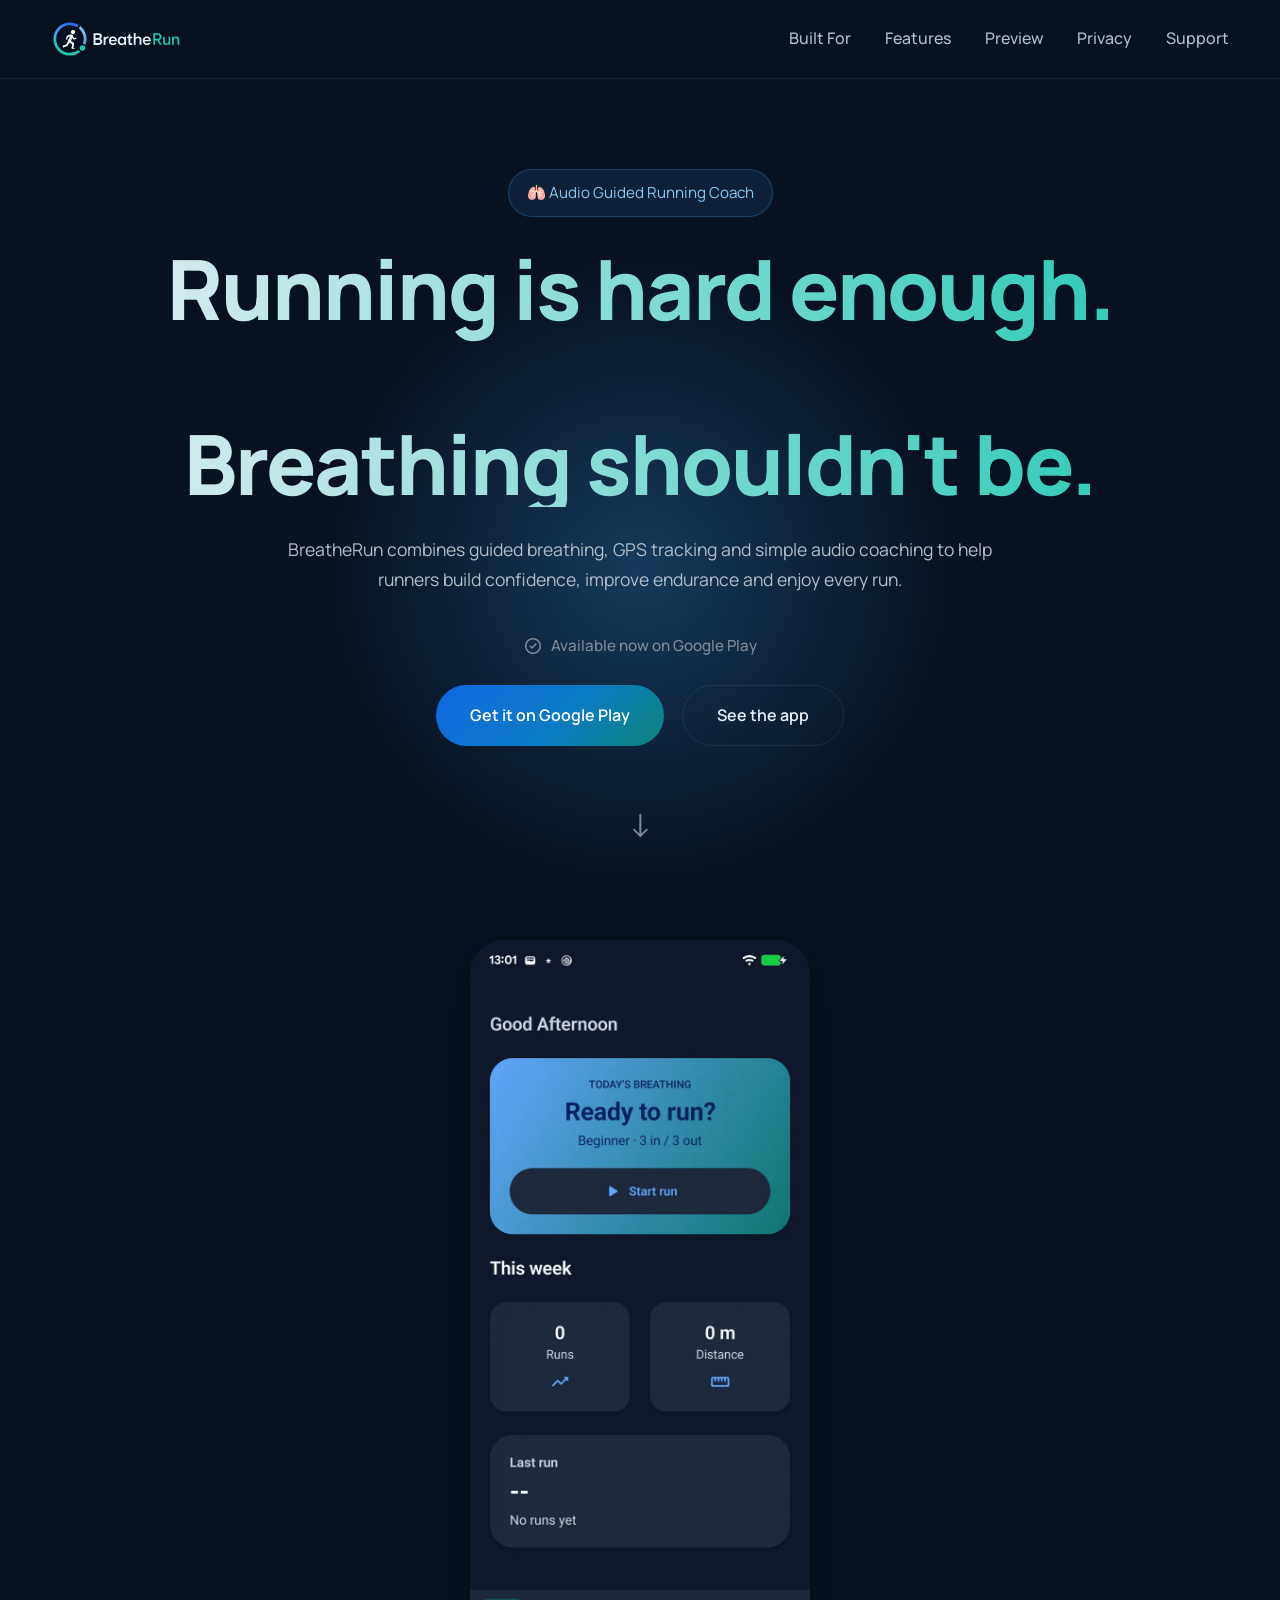
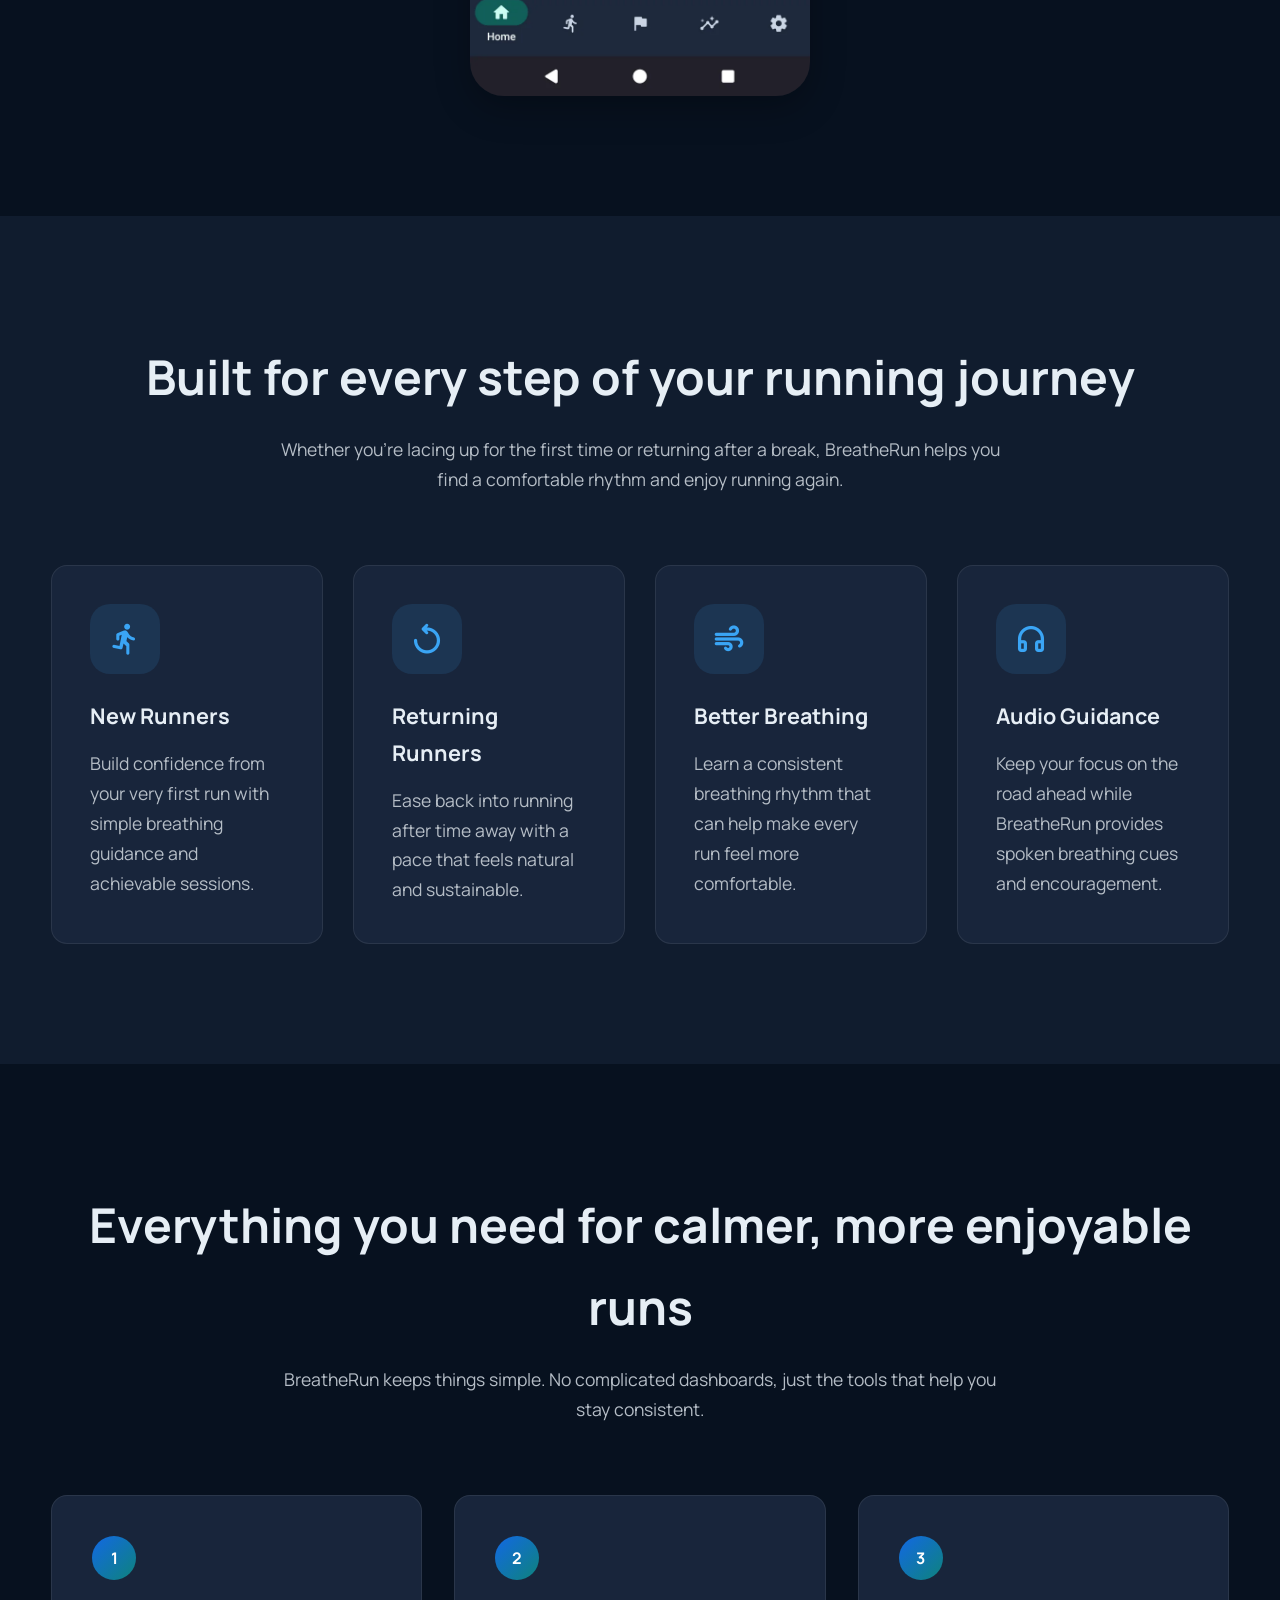
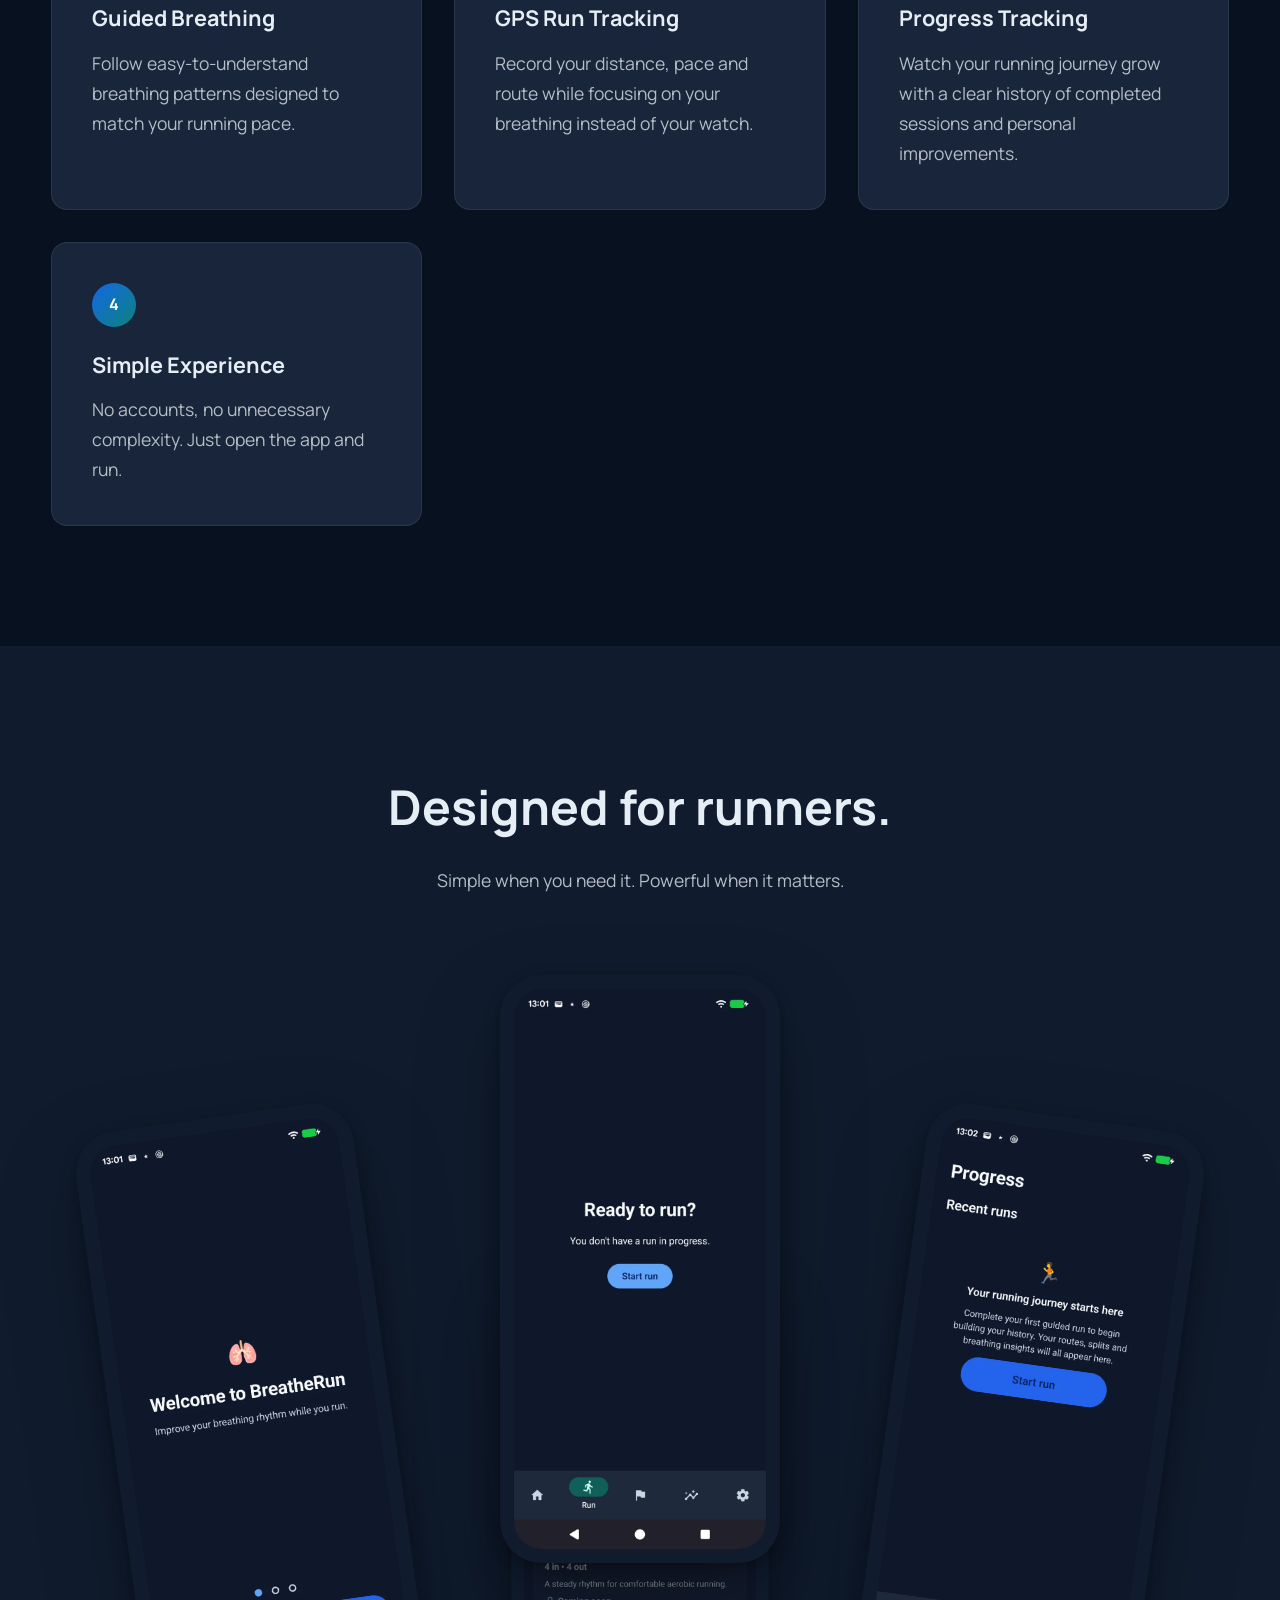
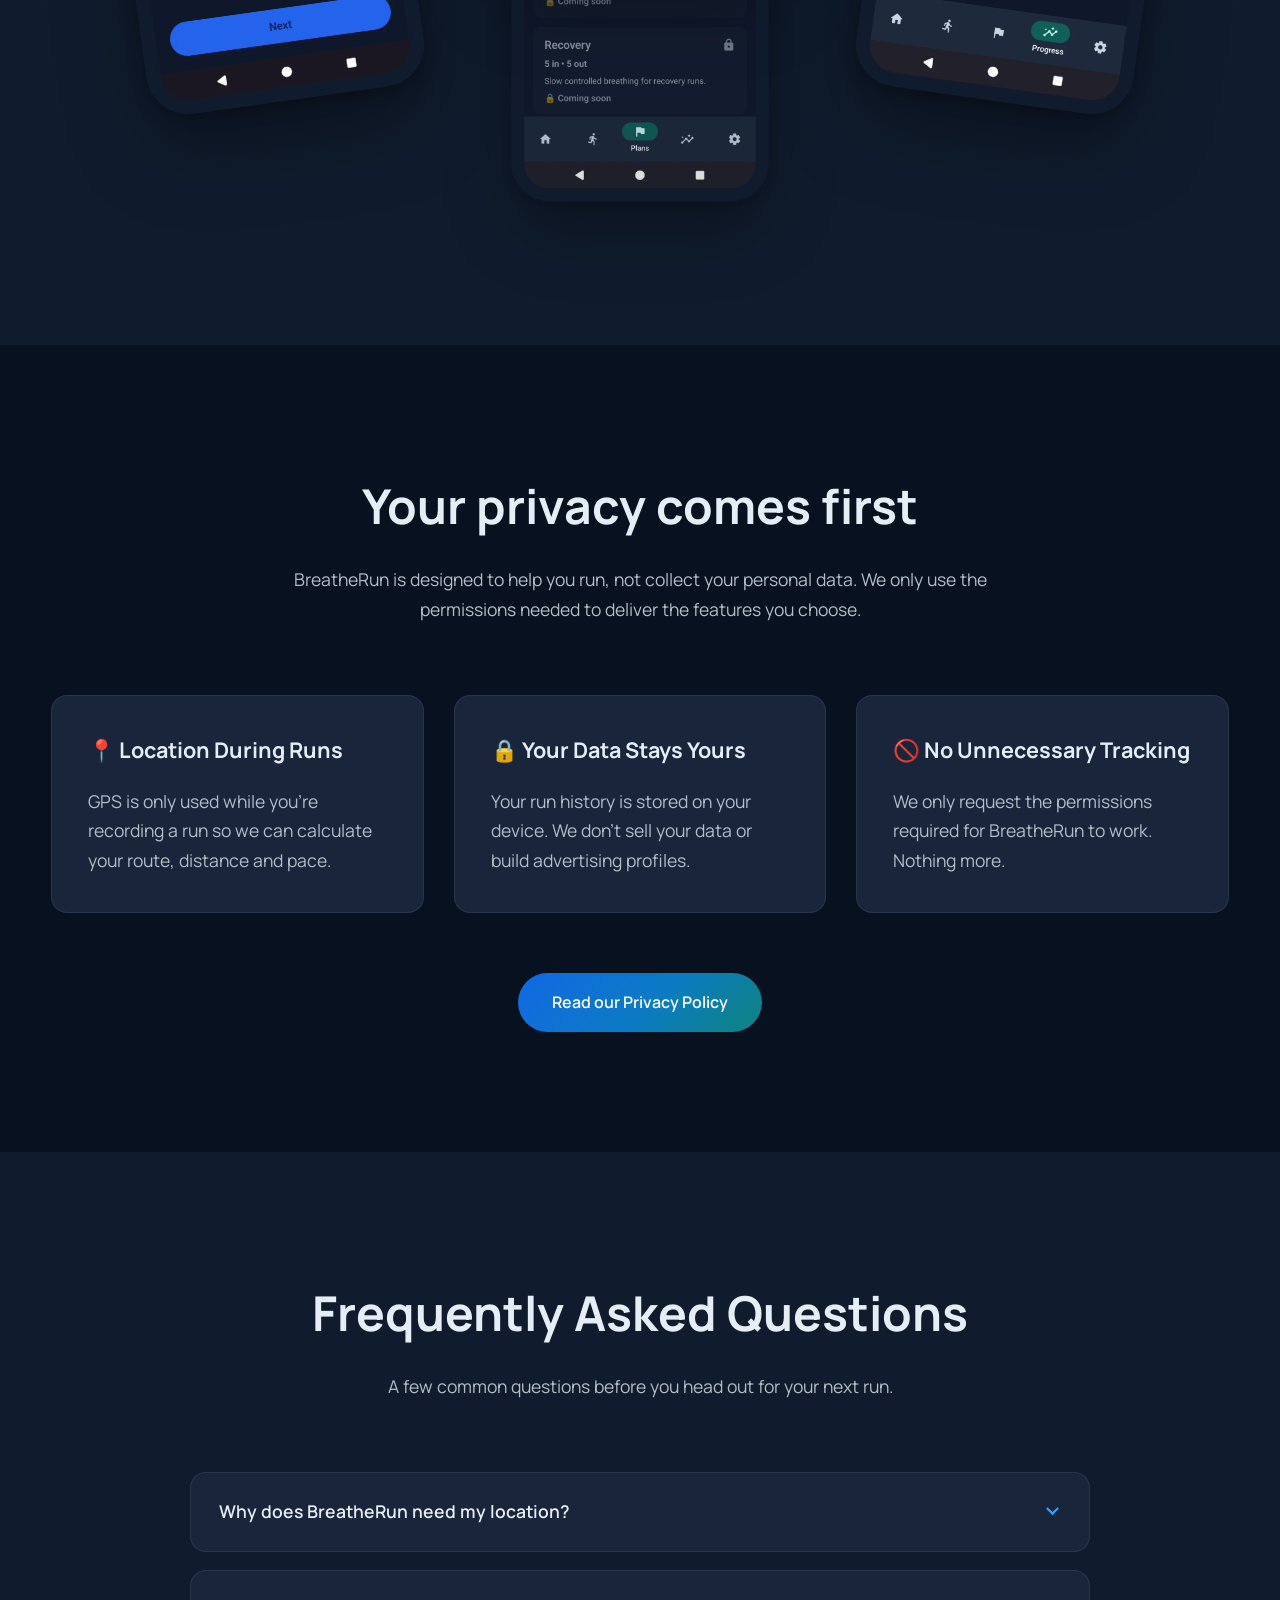
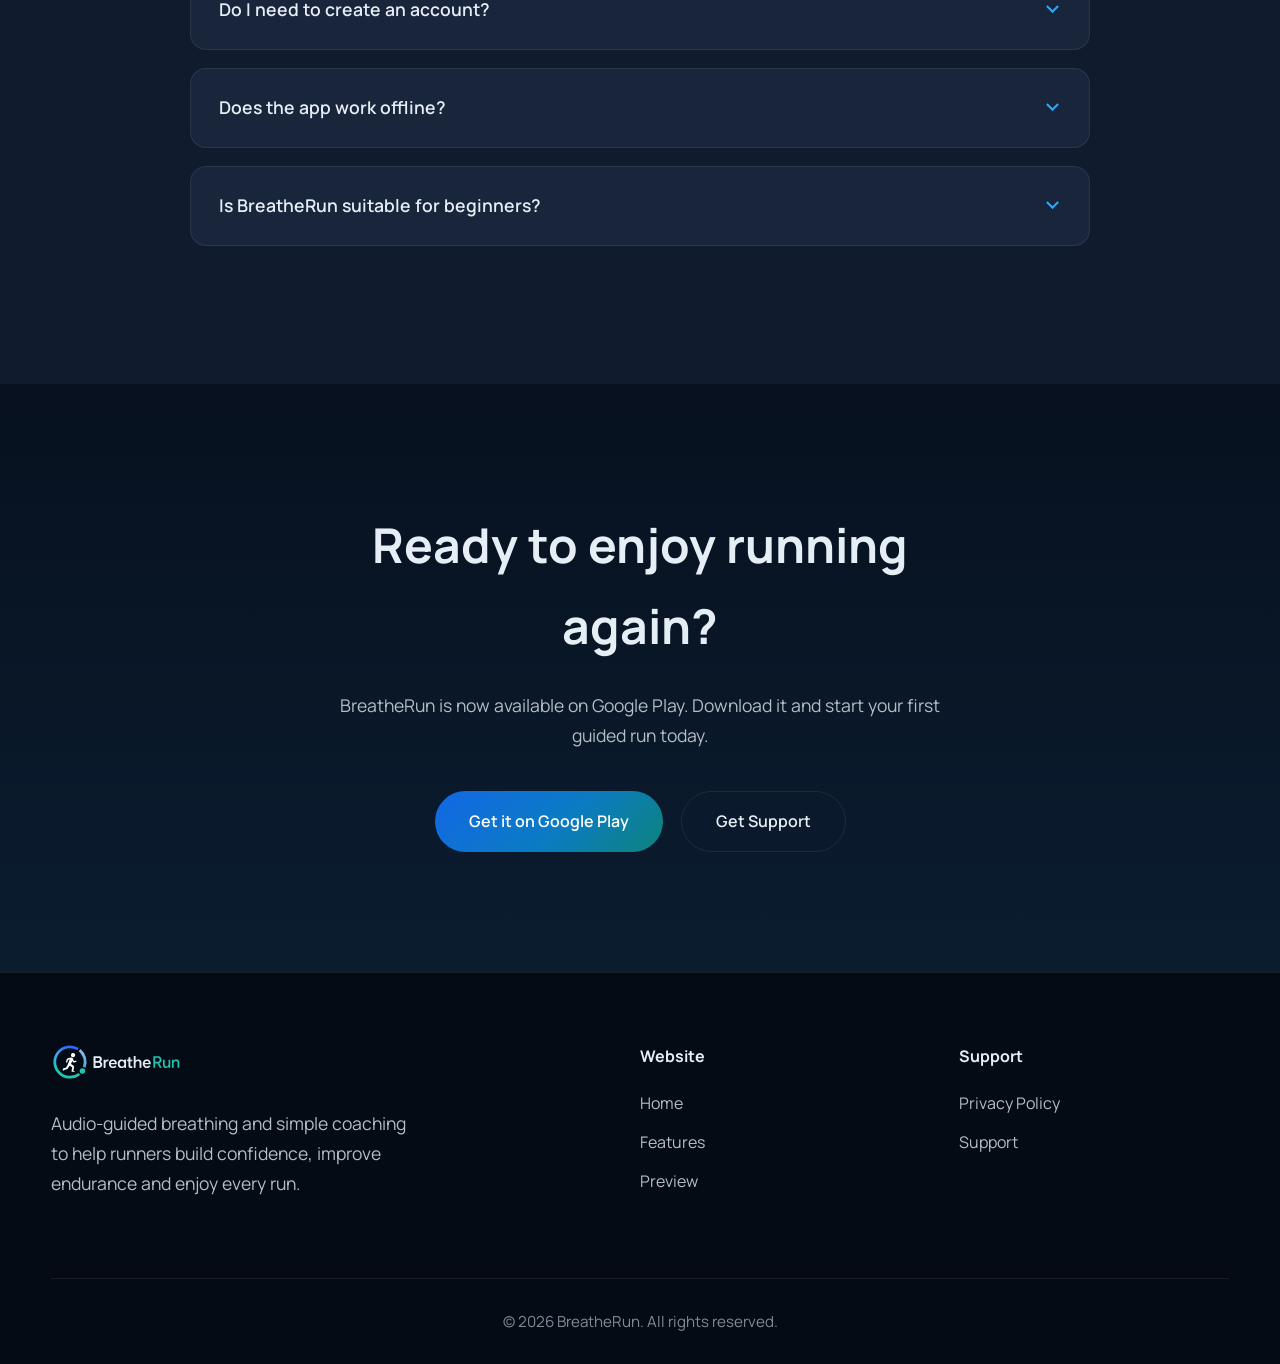
==== commit 425b36e6: "Version update" ====
--- a/index.html
+++ b/index.html
@@ -106,13 +106,13 @@
         "description": "BreatheRun combines guided breathing, GPS tracking and simple audio coaching to help runners build confidence, improve endurance and enjoy every run.",
         "url": "https://breatherun.com/",
         "image": "https://breatherun.com/images/social-preview.png",
-        "softwareVersion": "1.0.2-beta",
-        "releaseNotes": "Currently in beta. Coming soon to Google Play.",
+        "softwareVersion": "1.0.2",
+        "releaseNotes": "Now available on Google Play.",
         "offers": {
             "@type": "Offer",
             "price": "0",
             "priceCurrency": "GBP",
-            "availability": "https://schema.org/PreOrder"
+            "availability": "https://schema.org/InStock"
         },
         "publisher": {
             "@type": "Organization",
@@ -248,17 +248,17 @@
 
 <p class="availability">
 
-<span class="material-symbols-rounded" aria-hidden="true">schedule</span>
-Coming soon to Google Play
+<span class="material-symbols-rounded" aria-hidden="true">check_circle</span>
+Available now on Google Play
 
 </p>
 
 <div class="buttons">
 
-<a href="mailto:support@breatherun.com?subject=Notify%20me%20when%20BreatheRun%20launches"
+<a href="https://play.google.com/store/apps/details?id=com.darren.breatherun"
    class="btn btn-primary">
 
-Email me at launch
+Get it on Google Play
 
 </a>
 
@@ -713,15 +713,15 @@
         </h2>
 
         <p>
-            BreatheRun is in beta and coming soon to Google Play. Leave us your
-            email and we'll let you know the moment it's ready.
+            BreatheRun is now available on Google Play. Download it and start
+            your first guided run today.
         </p>
 
         <div class="buttons">
 
-            <a href="mailto:support@breatherun.com?subject=Notify%20me%20when%20BreatheRun%20launches"
+            <a href="https://play.google.com/store/apps/details?id=com.darren.breatherun"
                class="btn btn-primary">
-                Email me at launch
+                Get it on Google Play
             </a>
 
             <a href="support.html" class="btn btn-secondary">
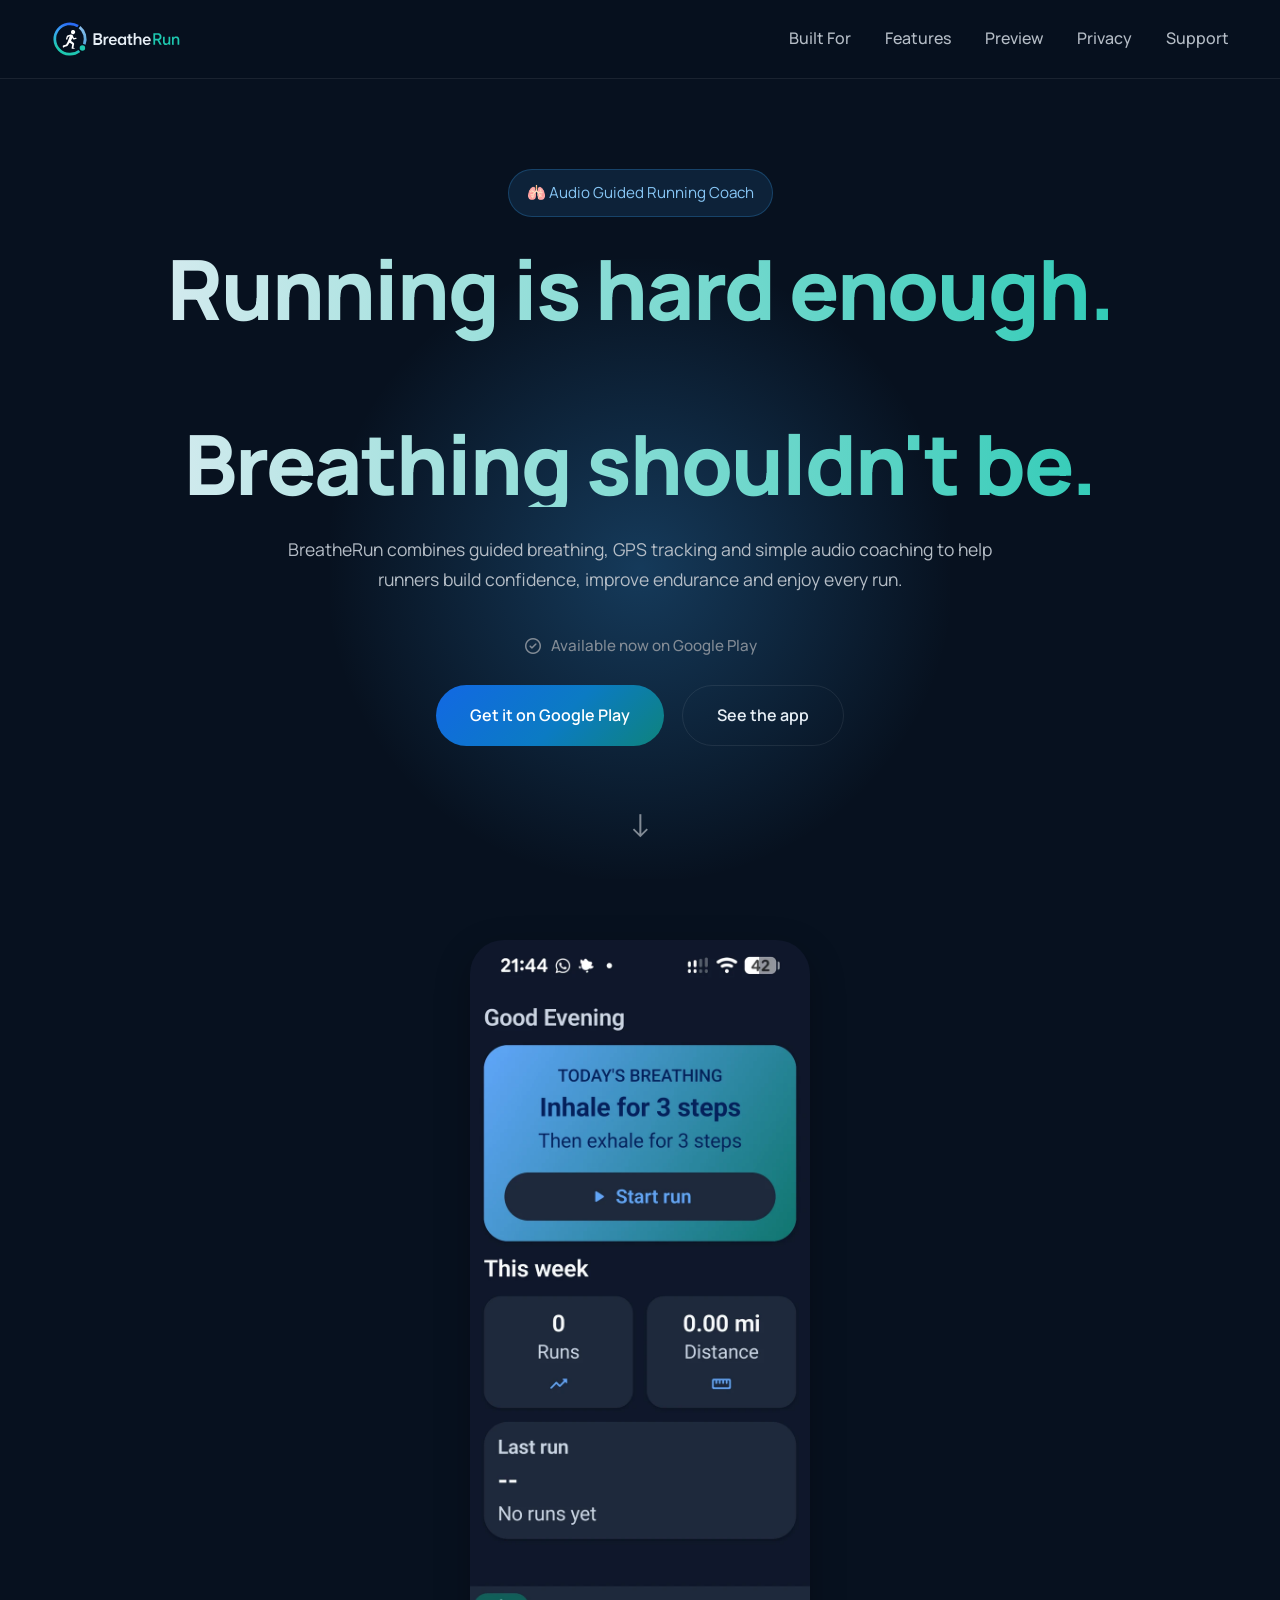
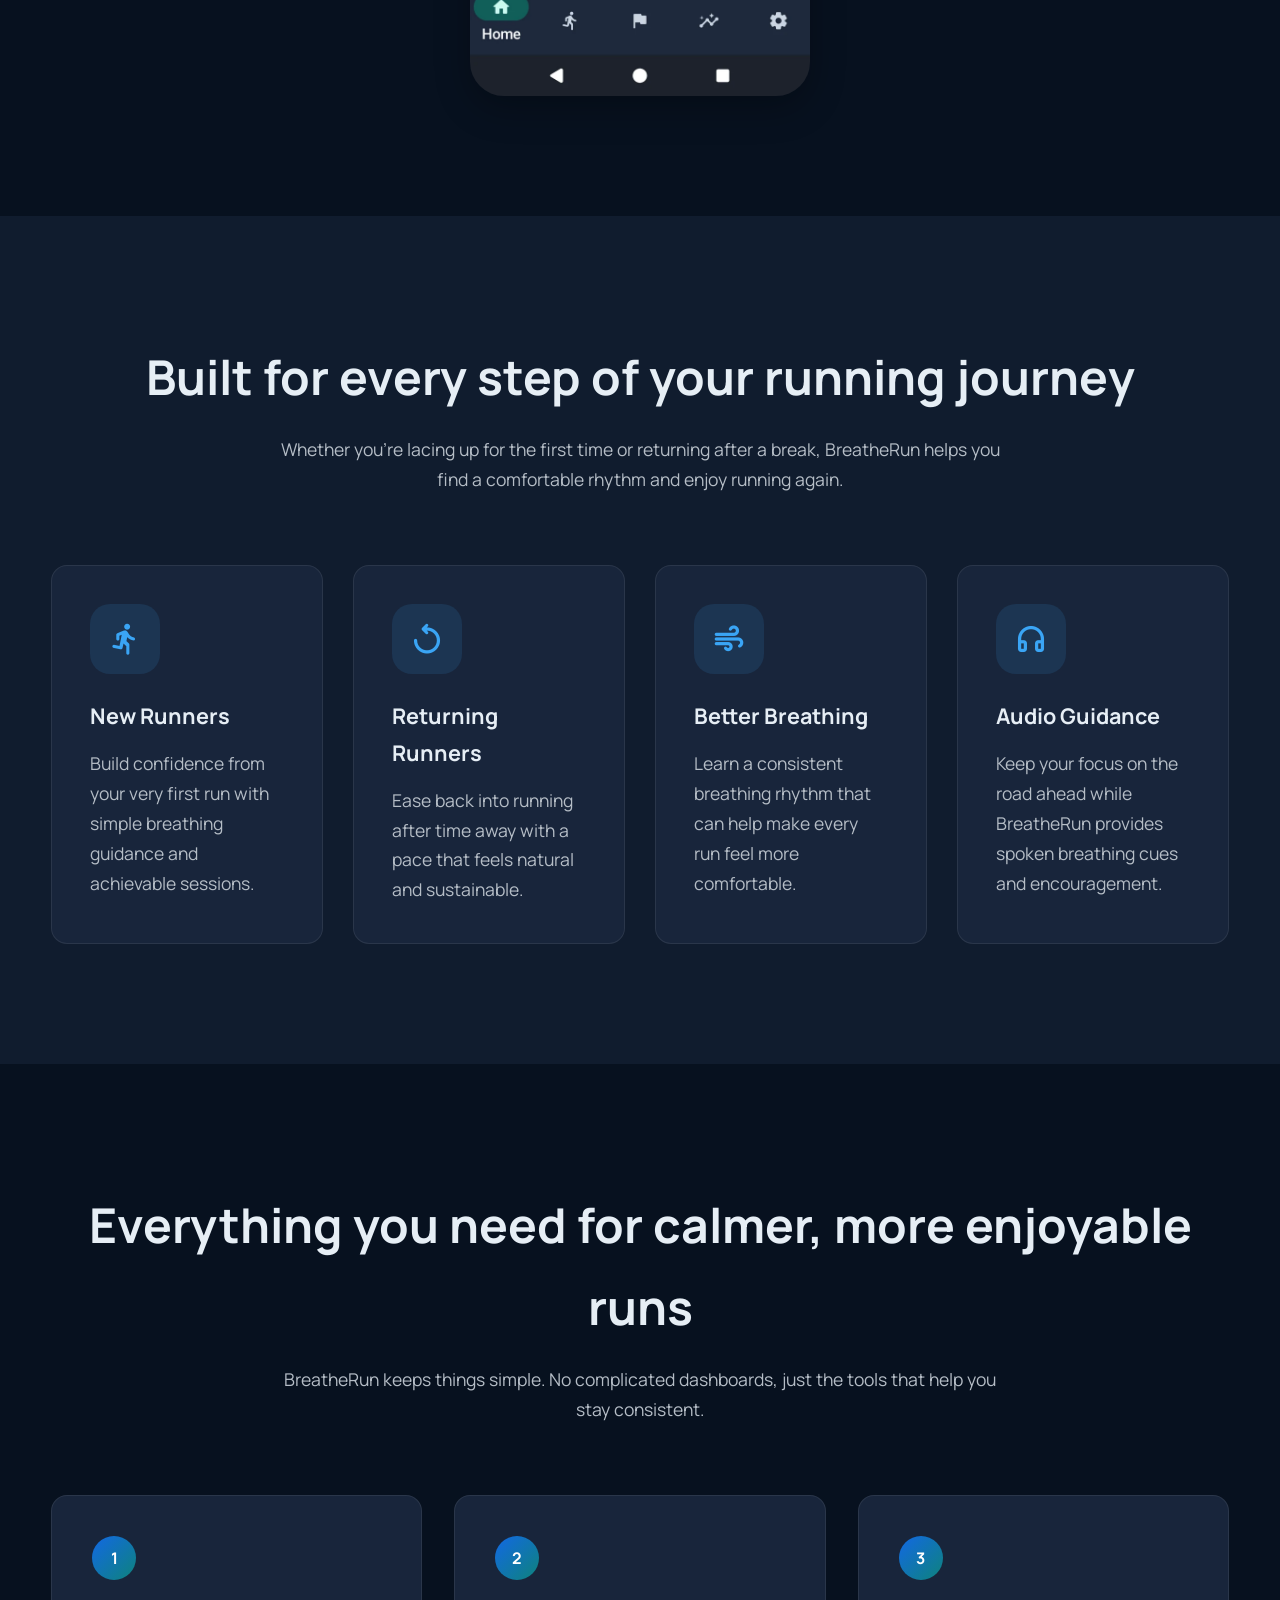
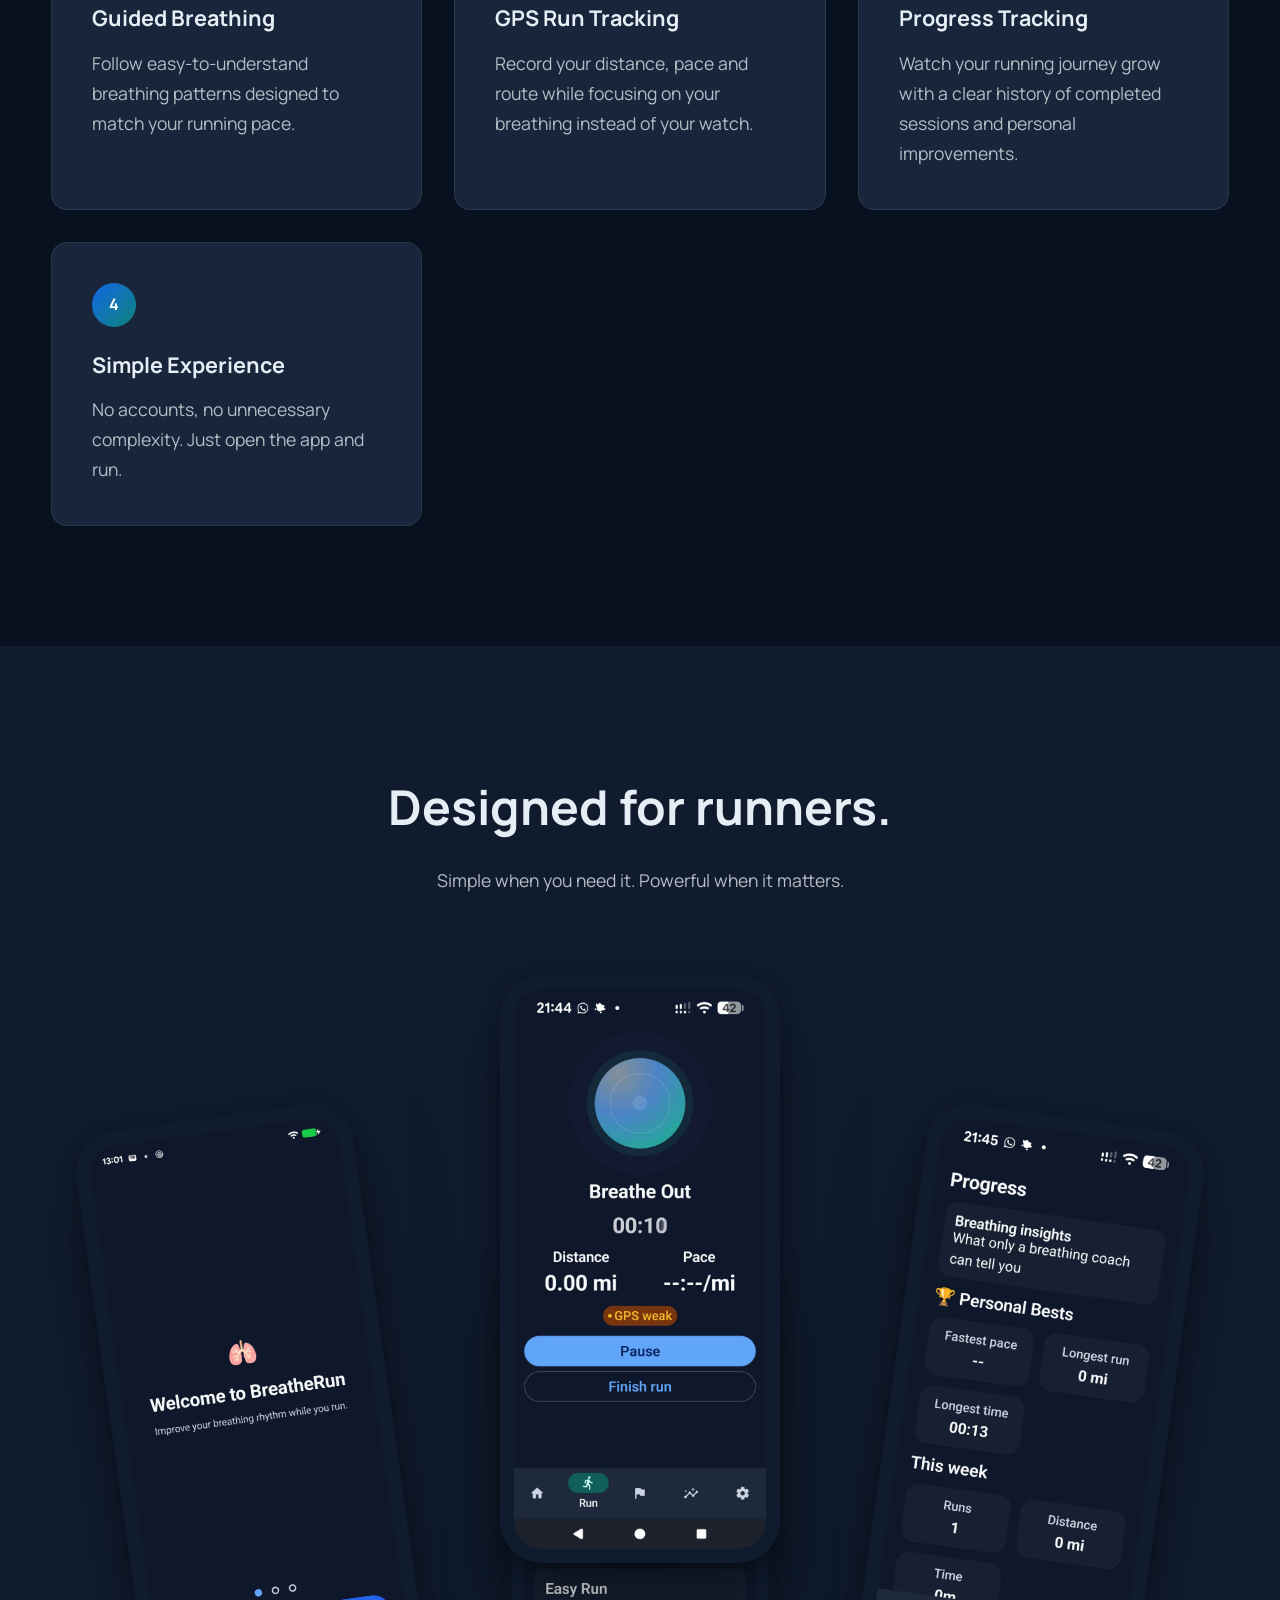
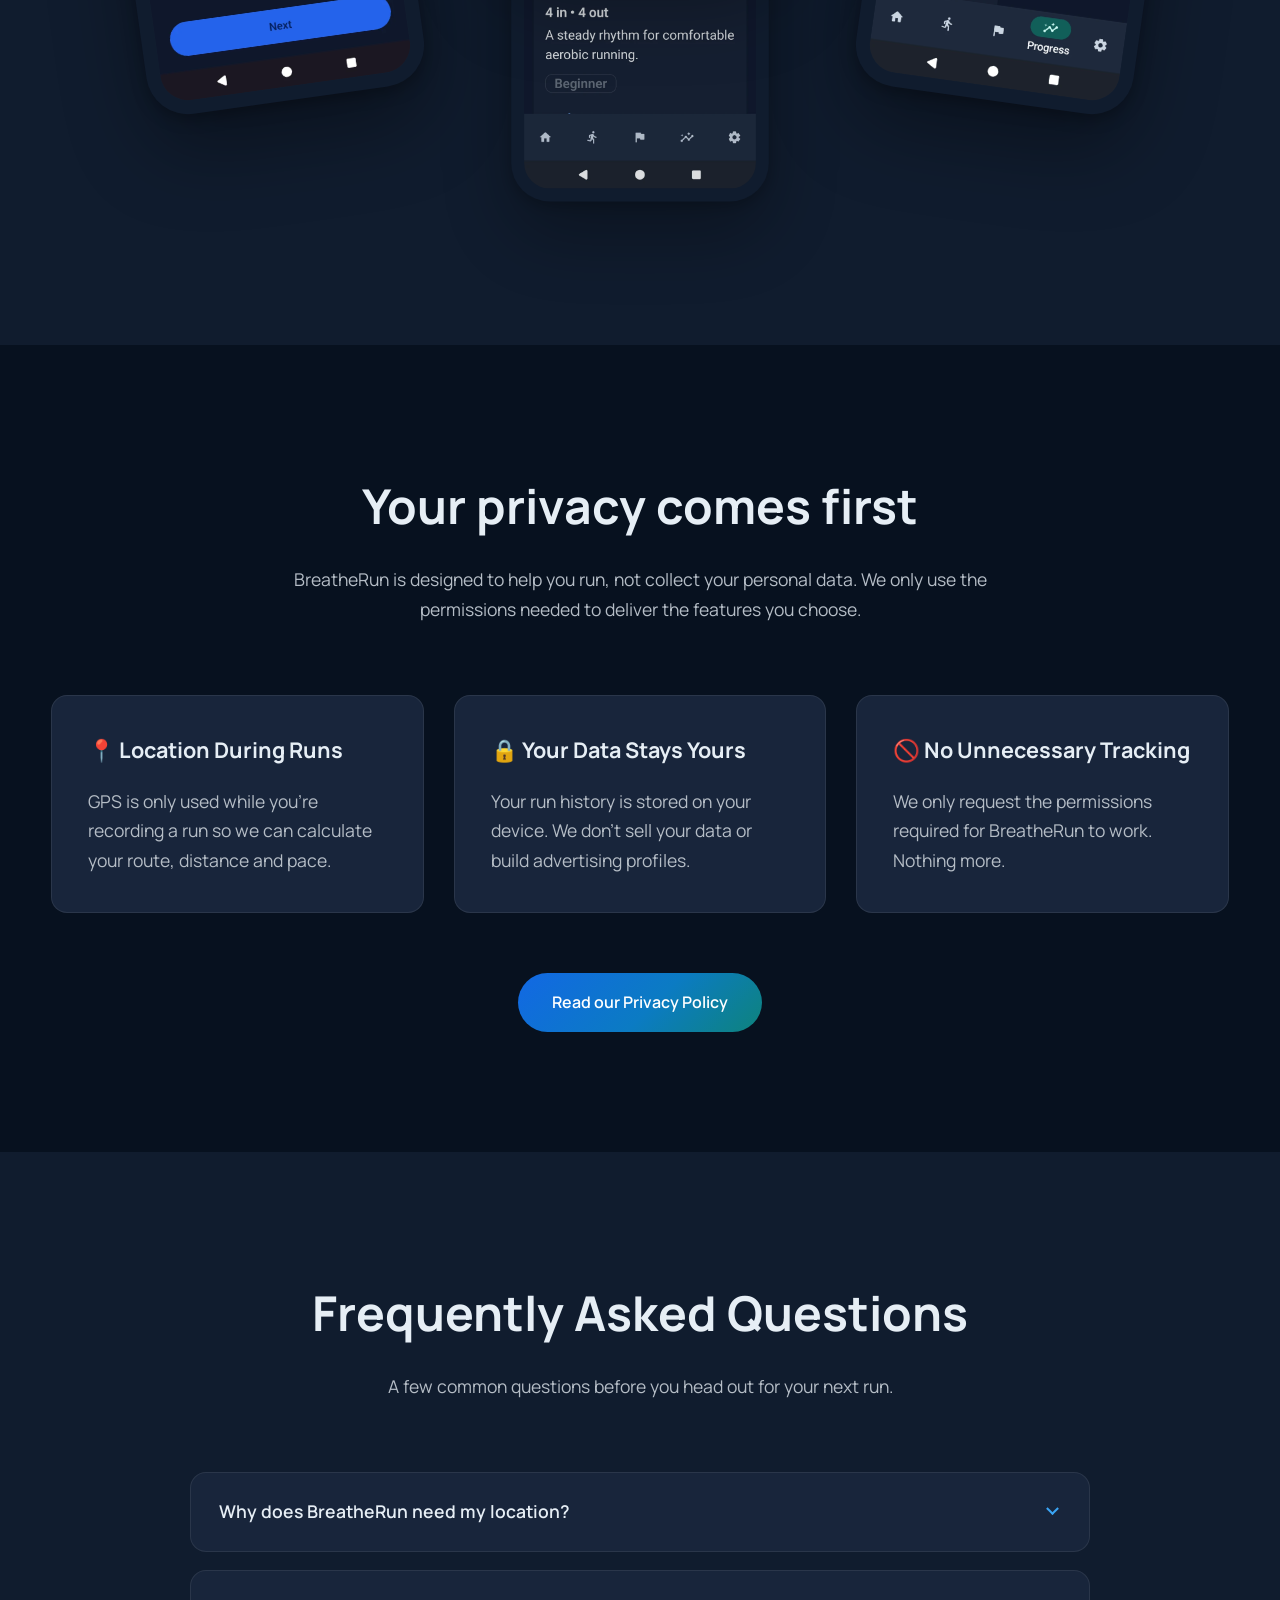
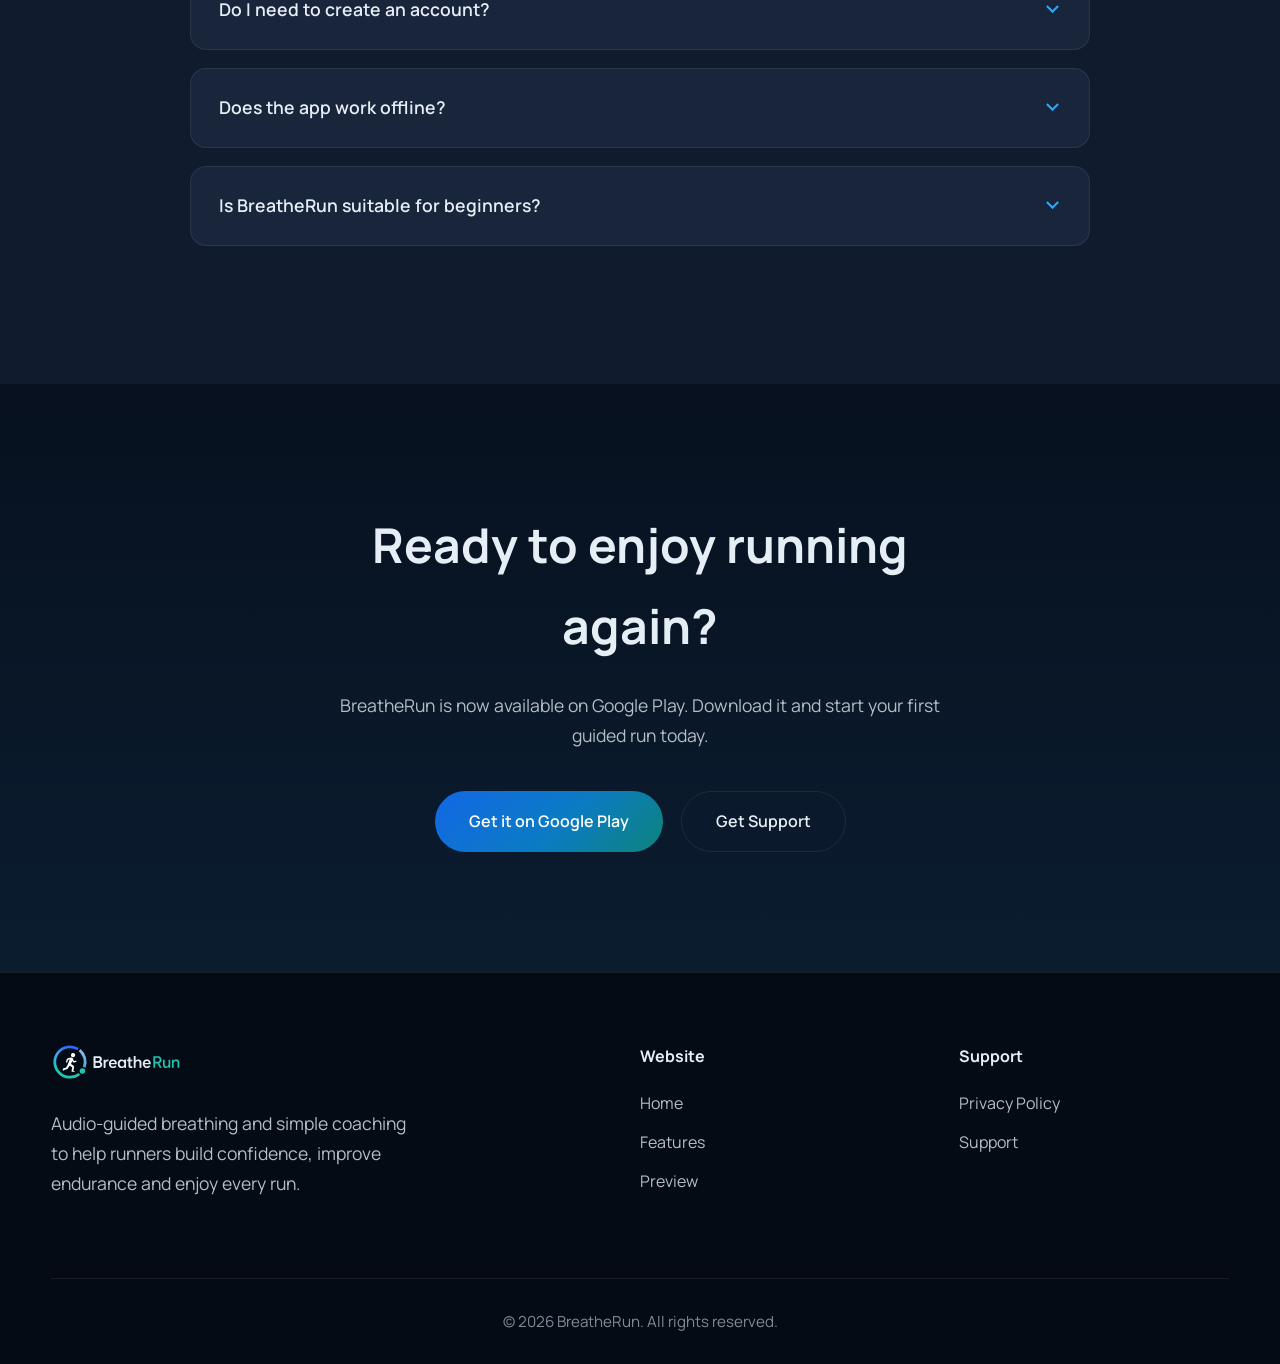
==== commit 7136a413: "website version update" ====
--- a/index.html
+++ b/index.html
@@ -106,7 +106,7 @@
         "description": "BreatheRun combines guided breathing, GPS tracking and simple audio coaching to help runners build confidence, improve endurance and enjoy every run.",
         "url": "https://breatherun.com/",
         "image": "https://breatherun.com/images/social-preview.png",
-        "softwareVersion": "1.0.2",
+        "softwareVersion": "1.0.3",
         "releaseNotes": "Now available on Google Play.",
         "offers": {
             "@type": "Offer",
